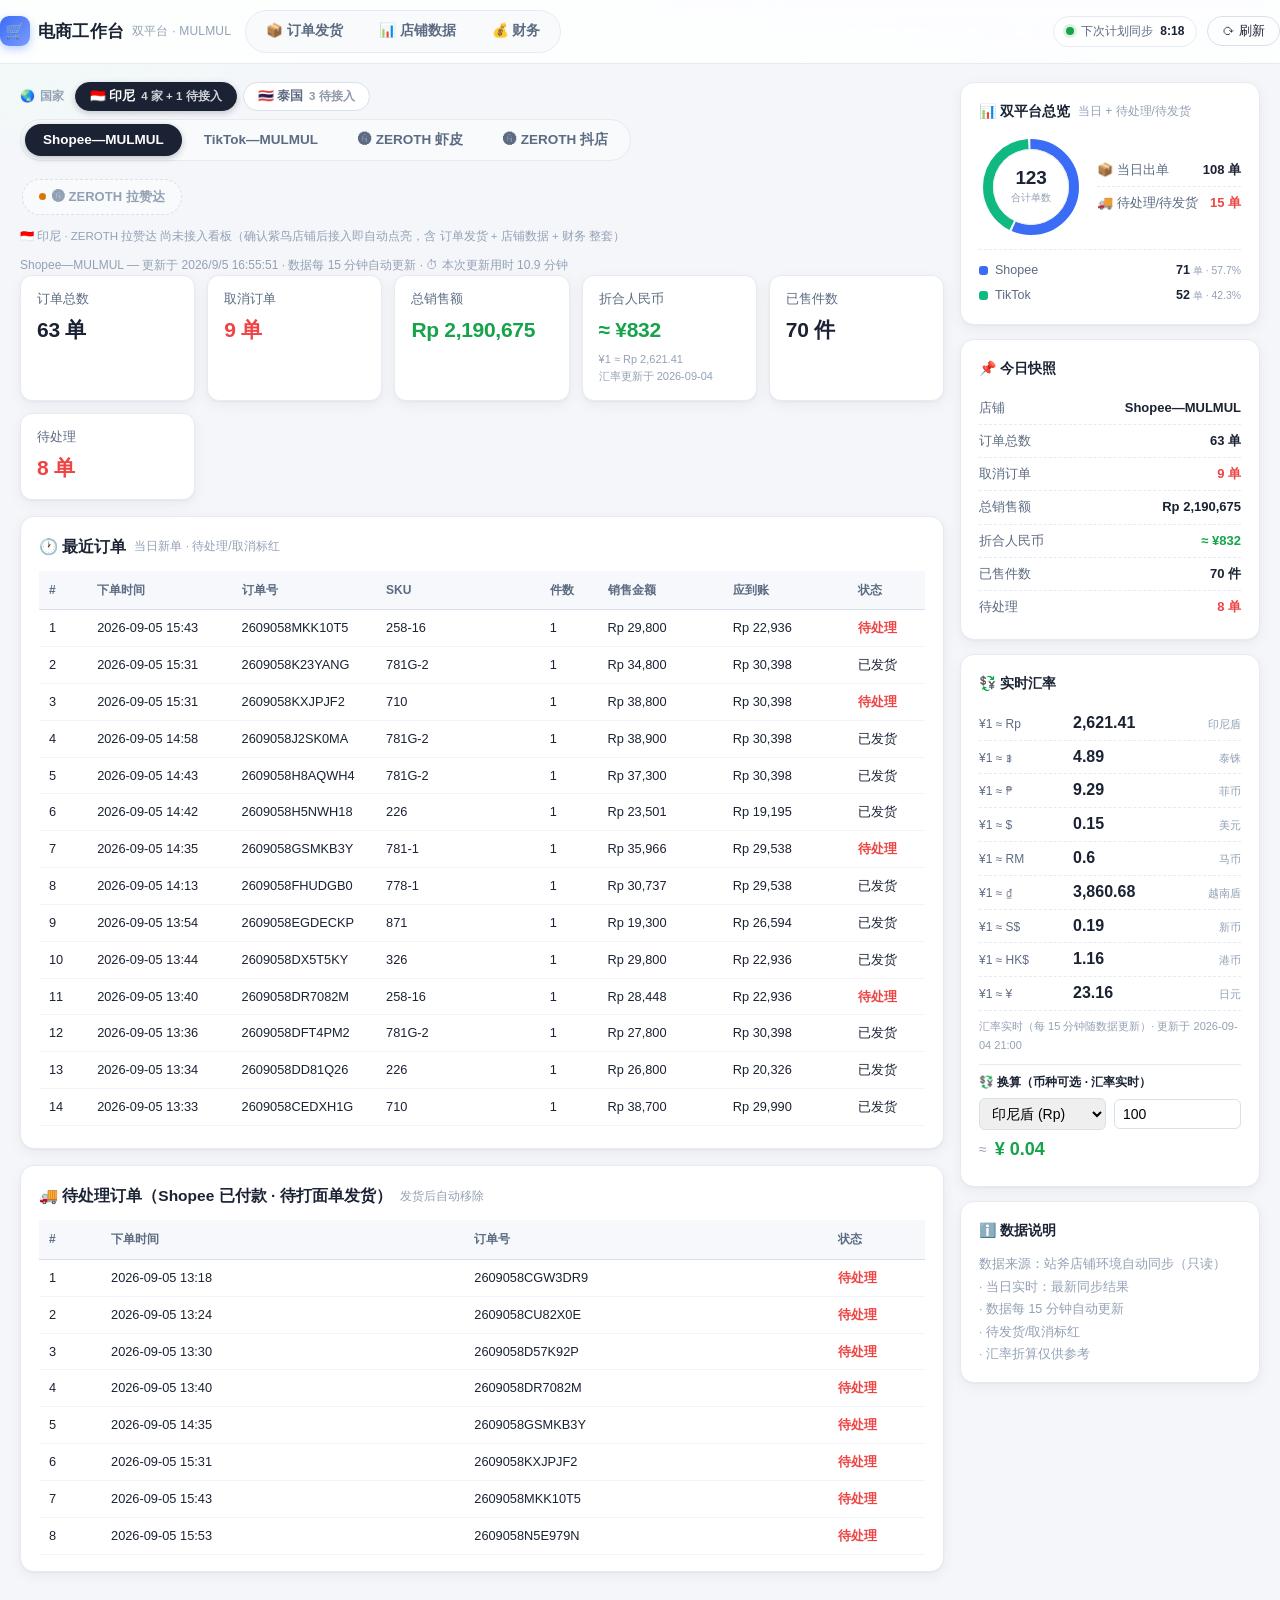
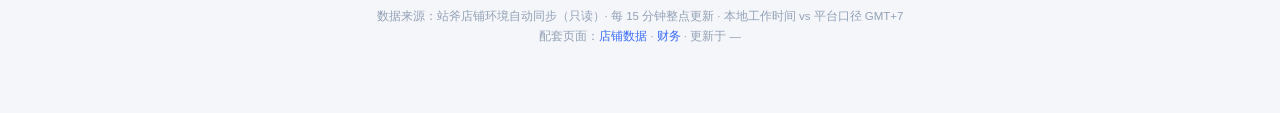
==== index.html @ 6554beb5 "auto update index.html 2026/9/5 16:56:41" ====
<!DOCTYPE html>
<html lang="zh-CN">
<head>
<meta charset="utf-8">
<meta name="theme-color" content="#3b6cf6">
<link rel="icon" href="data:image/svg+xml,<svg xmlns='http://www.w3.org/2000/svg' viewBox='0 0 100 100'><text y='.9em' font-size='90'>🛒</text></svg>">
<link rel="stylesheet" href="assets/style.css">
<style>
  /* ===== 订单发货页专属 ===== */
  .sub { color: var(--text-3); font-size: 12.5px; }
  .tabs { display: flex; gap: 4px; background: var(--surface-2); border: 1px solid var(--border); padding: 4px; border-radius: 999px; margin-bottom: 14px; width: fit-content; }
  .tab { padding: 7px 18px; border-radius: 999px; background: transparent; color: var(--text-2); font-size: 13.5px; font-weight: 600; cursor: pointer; border: none; user-select: none; font-family: inherit; transition: all .15s; }
  .tab:hover { color: var(--text); }
  .tab.on { background: var(--text); color: #fff; box-shadow: 0 2px 6px rgba(16,24,40,.25); }
  .state { display: none; }
  .state.on { display: block; }
  .layout { display: flex; gap: 16px; align-items: flex-start; }
  .main { flex: 1; min-width: 0; }
  .side { width: 300px; flex-shrink: 0; position: sticky; top: 76px; }
  .side .panel { margin-bottom: 14px; }
  .side .panel h2 { font-size: 14px; }
  .snap-row { display: flex; justify-content: space-between; font-size: 13px; padding: 6px 0; border-bottom: 1px dashed var(--border); }
  .snap-row:last-child { border-bottom: 0; }
  .snap-row .k { color: var(--text-2); }
  .snap-row .v { font-weight: 650; color: var(--text); font-variant-numeric: tabular-nums; }
  .snap-row .v.red { color: var(--red); }
  .snap-row .v.green { color: var(--green); }
  .st-red { color: var(--red); font-weight: 650; }
  .sample-tag { display: inline-block; background: var(--red); color: #fff; font-size: 10px; line-height: 1; padding: 2px 4px; border-radius: 3px; margin-left: 4px; vertical-align: middle; }
  .fx-unknown { color: var(--text-3); font-size: 12px; }
  .w8 .fhead th:nth-child(1), .w8 .fbody td:nth-child(1) { width: 5%; }
  .w8 .fhead th:nth-child(2), .w8 .fbody td:nth-child(2) { width: 15%; }
  .w8 .fhead th:nth-child(3), .w8 .fbody td:nth-child(3) { width: 15%; }
  .w8 .fhead th:nth-child(4), .w8 .fbody td:nth-child(4) { width: 17%; }
  .w8 .fhead th:nth-child(5), .w8 .fbody td:nth-child(5) { width: 6%; }
  .w8 .fhead th:nth-child(6), .w8 .fbody td:nth-child(6) { width: 13%; }
  .w8 .fhead th:nth-child(7), .w8 .fbody td:nth-child(7) { width: 13%; }
  .w8 .fhead th:nth-child(8), .w8 .fbody td:nth-child(8) { width: 8%; }
  .w4 .fhead th:nth-child(1), .w4 .fbody td:nth-child(1) { width: 7%; }
  .w4 .fhead th:nth-child(2), .w4 .fbody td:nth-child(2) { width: 41%; }
  .w4 .fhead th:nth-child(3), .w4 .fbody td:nth-child(3) { width: 41%; }
  .w4 .fhead th:nth-child(4), .w4 .fbody td:nth-child(4) { width: 11%; }
  .fhead { overflow: hidden; background: #f6f8fc; border-bottom: 1px solid var(--border-strong); }
  .fbody { max-height: min(58vh, 560px); overflow: auto; }
  .fhead table, .fbody table { width: 100%; table-layout: fixed; border-collapse: separate; border-spacing: 0; }
  .fhead th { padding: 10px 10px; font-size: 12px; font-weight: 700; color: var(--text-2); white-space: nowrap; text-align: left; }
  .fbody td { padding: 8px 10px; font-size: 12.8px; white-space: nowrap; overflow: hidden; text-overflow: ellipsis; border-bottom: 1px solid #f0f3f8; font-variant-numeric: tabular-nums; }
  .fbody tr:hover td { background: #f7f9fd; }
  .fx-row { display: flex; align-items: baseline; gap: 6px; font-size: 13px; padding: 4px 0; border-bottom: 1px dashed var(--border); }
  .fx-row .k2 { color: var(--text-2); font-size: 12px; width: 88px; flex-shrink: 0; }
  .fx-row .big { font-size: 16px; font-weight: 700; color: var(--text); }
  .fx-row .lbl { color: var(--text-3); font-size: 11px; margin-left: auto; }
  .fx-note { color: var(--text-3); font-size: 11px; margin-top: 6px; line-height: 1.7; }
  .fx-calc { margin-top: 10px; border-top: 1px solid var(--border); padding-top: 8px; }
  .fx-calc .fxc-title { font-size: 12px; color: var(--text); font-weight: 700; margin-bottom: 6px; }
  .fx-calc .fxc-row { display: flex; align-items: center; gap: 8px; font-size: 14px; margin: 6px 0; }
  .fx-calc select, .fx-calc input { padding: 6px 8px; border: 1px solid var(--border-strong); border-radius: 6px; font-size: 14px; flex: 1; min-width: 0; font-family: inherit; }
  .fx-calc .fxr { color: var(--green); font-size: 18px; }
  .rg-presets .rp, .plat-btns .sp { border: 1px solid var(--border-strong); background: var(--surface); color: var(--text); border-radius: 999px; padding: 5px 14px; font-size: 13px; cursor: pointer; font-family: inherit; transition: all .15s; }
  .rg-presets .rp:hover, .plat-btns .sp:hover { border-color: var(--primary); color: var(--primary); }
  .rg-presets .rp.on { background: var(--text); border-color: var(--text); color: #fff; }
  .rg-presets .rp.apply { background: var(--primary); border-color: var(--primary); color: #fff; font-weight: 600; }
  .plat-btns .sp.on { background: var(--text); border-color: var(--text); color: #fff; }
  /* 双平台总览（右侧汇总 + 圆环占比） */
  .ov-flex { display: flex; gap: 14px; align-items: center; }
  .ov-ring { width: 104px; height: 104px; border-radius: 50%; flex-shrink: 0; position: relative; }
  .ov-hole { position: absolute; inset: 14px; background: var(--surface); border-radius: 50%; display: flex; flex-direction: column; align-items: center; justify-content: center; box-shadow: inset 0 0 0 1px var(--border); }
  .ov-hole b { font-size: 19px; color: var(--text); font-variant-numeric: tabular-nums; letter-spacing: -.3px; line-height: 1.1; }
  .ov-hole span { font-size: 10px; color: var(--text-3); margin-top: 1px; }
  .ov-meta { flex: 1; min-width: 0; }
  .ov-legend { margin-top: 10px; border-top: 1px dashed var(--border); padding-top: 8px; }
  .ov-lg { display: flex; align-items: center; gap: 7px; font-size: 12.5px; color: var(--text-2); padding: 3px 0; }
  .ov-lg i { width: 9px; height: 9px; border-radius: 3px; flex-shrink: 0; }
  .ov-lg b { color: var(--text); font-weight: 700; font-variant-numeric: tabular-nums; }
  .ov-lg small { color: var(--text-3); font-variant-numeric: tabular-nums; }
  .ov-lg .sp { margin-left: auto; }
  /* ===== 店铺国家母分组 ===== */
  .cty-row { display: flex; align-items: center; gap: 10px; flex-wrap: wrap; margin: 0 0 8px; }
  .cty-lbl { font-size: 12px; color: var(--text-3); font-weight: 700; letter-spacing: .6px; }
  .cty-chips { display: flex; gap: 6px; flex-wrap: wrap; }
  .cty { border: 1px solid var(--border-strong); background: var(--surface); color: var(--text-2); border-radius: 999px; padding: 5px 14px; font-size: 12.5px; font-weight: 650; cursor: pointer; font-family: inherit; display: inline-flex; gap: 6px; align-items: center; transition: all .15s; user-select: none; }
  .cty:hover { border-color: var(--primary); color: var(--primary); }
  .cty.on { background: var(--text); border-color: var(--text); color: #fff; box-shadow: 0 2px 6px rgba(16,24,40,.22); }
  .cty small { font-weight: 650; opacity: .7; font-size: 11.5px; }
  .cty.on small { opacity: .8; }
  .ghost-tabs { display: flex; gap: 6px; flex-wrap: wrap; padding: 4px 2px; margin: 0 0 8px; }
  .ghostchip { padding: 7px 16px; border-radius: 999px; border: 1px dashed var(--border-strong); background: var(--surface-2); color: var(--text-3); font-size: 13px; font-weight: 600; display: inline-flex; gap: 6px; align-items: center; }
  .ghostchip .dot { width: 7px; height: 7px; border-radius: 50%; background: var(--amber); }
  .ghost-note { font-size: 11.5px; color: var(--text-3); margin: 0 0 10px; line-height: 1.65; }
  @media (max-width: 1100px) { .layout { flex-direction: column; } .side { width: 100%; position: static; } }
</style>
</head>
<body>
<header class="topbar"><div class="topbar-in">
  <div class="brand"><span class="logo">🛒</span>电商工作台 <small>双平台 · MULMUL</small></div>
  <nav class="areanav">
    <a class="an" href="index.html">📦 订单发货</a>
    <a class="an" href="store.html">📊 店铺数据</a>
    <a class="an" href="finance.html">💰 财务</a>
  </nav>
  <div class="top-right">
    <span class="sync-pill" id="syncPill" title="数据每 15 分钟自动同步推送"></span>
    <button class="btn ghost" onclick="refreshNow()">⟳ 刷新</button>
  </div>
</div></header>
<div class="wrap">
<div class="layout">
  <div class="main">
    <div class="cty-row"><span class="cty-lbl">🌏 国家</span><div class="cty-chips" id="ctyChips"></div></div>
    <div class="tabs">
      <button class="tab on" data-plat="shopee" onclick="switchTab('shopee')">Shopee—MULMUL</button>
      <button class="tab" data-plat="tk" onclick="switchTab('tk')">TikTok—MULMUL</button>
      <button class="tab" data-plat="zeroth" onclick="switchTab('zeroth')">🅖 ZEROTH 虾皮</button>
      <button class="tab" data-plat="zeroth-tk" onclick="switchTab('zeroth-tk')">🅖 ZEROTH 抖店</button>
    </div>
    <div id="ctyGhost"></div>
    <div class="upd" id="upd"></div>
    <div id="state-shopee" class="state on">
      <div class="cards" id="cards-shopee"></div>
      <div class="panel"><h2>🕐 最近订单 <span class="tag">当日新单 · 待处理/取消标红</span></h2><div id="recentOrders-shopee"></div></div>
      <div class="panel"><h2>🚚 待处理订单（Shopee 已付款 · 待打面单发货） <span class="tag">发货后自动移除</span></h2><div id="toshipOrders-shopee"></div></div>
    </div>
    <div id="state-tk" class="state">
      <div class="cards" id="cards-tk"></div>
      <div class="panel"><h2>🕐 最近订单 <span class="tag">当日新单 · 待处理/取消标红</span></h2><div id="recentOrders-tk"></div></div>
      <div class="panel"><h2>🚚 待处理订单（TikTok Awaiting shipment · 待打面单发货） <span class="tag">发货后自动移除</span></h2><div id="toshipOrders-tk"></div></div>
    </div>
    <div id="state-zeroth" class="state">
      <div class="cards" id="cards-zeroth"></div>
      <div class="panel"><h2>🕐 最近订单（ZEROTH 虾皮） <span class="tag">当日新单 · 取消/发货标红</span></h2><div id="recentOrders-zeroth"></div></div>
      <div class="panel"><h2>🚚 待处理（ZEROTH 虾皮 · To Process） <span class="tag">发货后自动移除</span></h2><div id="toshipOrders-zeroth"></div></div>
    </div>
    <div id="state-zeroth-tk" class="state">
      <div class="cards" id="cards-zeroth-tk"></div>
      <div class="panel"><h2>🕐 最近订单（ZEROTH 抖店） <span class="tag">当日新单 · 状态标红</span></h2><div id="recentOrders-zeroth-tk"></div></div>
      <div class="panel"><h2>🚚 待处理（ZEROTH 抖店 · To ship） <span class="tag">发货后自动移除</span></h2><div id="toshipOrders-zeroth-tk"></div></div>
    </div>
  </div>

  <!-- ===== 右侧栏 ===== -->
  <aside class="side">
    <div class="panel"><h2>📊 双平台总览 <span class="tag">当日 + 待处理/待发货</span></h2><div id="ovBody"></div></div>
    <div class="panel"><h2>📌 今日快照</h2><div id="sideSnapshot"><div class="empty">加载中…</div></div></div>
    <div class="panel"><h2>💱 实时汇率</h2><div id="rateBox" class="sub"></div></div>
    <div class="panel"><h2>ℹ️ 数据说明</h2>
      <div class="sub" style="line-height:1.8">
        数据来源：站斧店铺环境自动同步（只读）<br>
        · 当日实时：最新同步结果<br>
        · 数据每 15 分钟自动更新<br>
        · 待发货/取消标红<br>
        · 汇率折算仅供参考
      </div>
    </div>
  </aside>
</div>

<div class="footer">
  数据来源：站斧店铺环境自动同步（只读）· 每 15 分钟整点更新 · 本地工作时间 vs 平台口径 GMT+7<br>
  配套页面：<a href="store.html">店铺数据</a> · <a href="finance.html">财务</a> · 更新于 <span id="footTime">—</span>
</div>
</div>

<script src="assets/app.js"></script>
<script>
initSyncPill();
setInterval(function () {
  var f = document.getElementById('footTime'), u = document.getElementById('upd');
  if (f && u && u.textContent) f.textContent = u.textContent;
}, 2000);
</script>
<script>
function esc(s) { return String(s === undefined || s === null ? '' : s).replace(/[&<>"']/g, function (c) { return { '&': '&amp;', '<': '&lt;', '>': '&gt;', '"': '&quot;', "'": '&#39;' }[c]; }); }
function fixedTable(cols, rowsHtml, cls) {
  if (!rowsHtml) return '<div class="empty">暂无数据</div>';
  return '<div class="' + cls + '"><div class="fhead"><table><thead><tr>' + cols.map(function (c) { return '<th>' + c + '</th>'; }).join('') + '</tr></thead></table></div>' +
    '<div class="fbody"><table><tbody>' + rowsHtml + '</tbody></table></div></div>';
}
var BAD = ['To Ship', 'To ship', 'Awaiting shipment', 'Unpaid', 'Cancelled', 'Canceled', 'Return/refund', 'Return / refund', 'Failed delivery', 'Pending'];
function stName(s) {
  s = String(s || '');
  var m = { 'Awaiting shipment': '待处理', 'To Ship': '待发货', 'To ship': '待发货', 'Shipped': '已发货', 'Completed': '已完成', 'Cancelled': '已取消', 'Canceled': '已取消', 'Unpaid': '未付款', 'Return/refund': '退货/退款', 'Return / refund': '退货/退款', 'Failed delivery': '配送失败', 'Pending': '处理中' };
  return m[s] || s;
}
function isBad(s) { return BAD.indexOf(String(s)) >= 0; }
var PLAT_NAME = { shopee: 'Shopee—MULMUL', tk: 'TikTok—MULMUL' };
// ===== 店铺国家母分组(与 _site/stores.json 保持一致; 新店只改这里 = 母分组配置) =====
var CTY_LIST = [
  { name: '印尼', emoji: '🇮🇩', note: 'Shopee .co.id · TikTok Shop .tokopedia.com · Lazada 印尼', stores: [
    { key: 'shopee', plat: 'shopee', brand: 'MULMUL', label: 'Shopee—MULMUL', live: true },
    { key: 'tk', plat: 'tk', brand: 'MULMUL', label: 'TikTok—MULMUL', live: true },
    { key: 'zeroth', plat: 'zeroth', brand: 'ZEROTH', label: '🅖 ZEROTH 虾皮', live: true },
    { key: 'zeroth-tk', plat: 'zeroth-tk', brand: 'ZEROTH', label: '🅖 ZEROTH 抖店', live: true },
    { key: 'zt-lzd-id', plat: null, brand: 'ZEROTH', label: '🅖 ZEROTH 拉赞达', live: false }
  ]},
  { name: '泰国', emoji: '🇹🇭', note: 'Shopee .co.th · TikTok Shop 泰国 · Lazada 泰国', stores: [
    { key: 'zt-sp', plat: null, brand: 'ZEROTH', label: '🅖 ZEROTH 虾皮', live: false },
    { key: 'zt-tk', plat: null, brand: 'ZEROTH', label: '🅖 ZEROTH 抖店', live: false },
    { key: 'zt-lzd', plat: null, brand: 'ZEROTH', label: '🅖 ZEROTH 拉赞达', live: false }
  ]}
];
var curCty = CTY_LIST[0].name;
function esc2(s) { return String(s).replace(/[&<>"']/g, function (c) { return { '&': '&amp;', '<': '&lt;', '>': '&gt;', '"': '&quot;', "'": '&#39;' }[c]; }); }
function ctyOf(plat) { for (var i = 0; i < CTY_LIST.length; i++) for (var j = 0; j < CTY_LIST[i].stores.length; j++) if (CTY_LIST[i].stores[j].plat === plat) return CTY_LIST[i].name; return null; }
function buildCtyBar() {
  var box = document.getElementById('ctyChips');
  if (!box) return;
  box.innerHTML = CTY_LIST.map(function (c) {
    var live = c.stores.filter(function (s) { return s.live; }).length;
    var pend = c.stores.length - live;
    var cnt = (live ? live + ' 家' : '') + (pend ? (live ? ' + ' : '') + pend + ' 待接入' : '');
    return '<button class="cty' + (c.name === curCty ? ' on' : '') + '" data-cty="' + esc2(c.name) + '" onclick="setCty(\'' + esc2(c.name) + '\')">' + c.emoji + ' ' + esc2(c.name) + (cnt ? ' <small>' + esc2(cnt) + '</small>' : '') + '</button>';
  }).join('');
}
function setCty(name) {
  curCty = name;
  var c = null;
  for (var i = 0; i < CTY_LIST.length; i++) if (CTY_LIST[i].name === name) { c = CTY_LIST[i]; break; }
  if (!c) return;
  // 选中态
  var chips = document.querySelectorAll('#ctyChips .cty');
  for (var k = 0; k < chips.length; k++) chips[k].classList.toggle('on', chips[k].getAttribute('data-cty') === name);
  var liveKeys = c.stores.filter(function (s) { return s.live; }).map(function (s) { return s.plat; });
  // 显示/隐藏真实店铺标签(该国家的点亮, 其他隐藏)
  var tabs = document.querySelectorAll('.tabs .tab');
  for (var t = 0; t < tabs.length; t++) {
    var show = liveKeys.indexOf(tabs[t].getAttribute('data-plat')) >= 0;
    tabs[t].style.display = show ? '' : 'none';
    if (!show && tabs[t].classList.contains('on')) tabs[t].classList.remove('on');
  }
  document.querySelector('.tabs').style.display = liveKeys.length ? '' : 'none';
  // 该国家下"待接入"店铺的占位 chips
  var pending = c.stores.filter(function (s) { return !s.live; });
  var ghost = document.getElementById('ctyGhost');
  if (pending.length) {
    ghost.innerHTML =
      '<div class="ghost-tabs">' + pending.map(function (s) {
        return '<span class="ghostchip"><span class="dot"></span>' + esc2(s.label) + '</span>';
      }).join('') + '</div>' +
      '<div class="ghost-note">' + c.emoji + ' ' + esc2(c.name) + ' · ' + pending.map(function (s) { return esc2(s.label.replace('🅖 ', '')); }).join('、') + ' 尚未接入看板（确认紫鸟店铺后接入即自动点亮，含 订单发货 + 店铺数据 + 财务 整套）</div>';
    ghost.style.display = '';
  } else { ghost.style.display = 'none'; ghost.innerHTML = ''; }
  // 切到第一个已接入店铺
  if (liveKeys.length) { switchTab(liveKeys[0]); }
  else {
    for (var s2 = 0; s2 < document.querySelectorAll('.state').length; s2++) document.querySelectorAll('.state')[s2].classList.remove('on');
    document.getElementById('upd').textContent = c.emoji + ' ' + c.name + ' — 店铺待接入（同步器注册后自动点亮）';
  }
}
function initCty() { buildCtyBar(); setCty(curCty); }
var cache = {};
function fmtRp(n) { return n == null ? '—' : 'Rp ' + Math.round(n).toLocaleString('en-US'); }
function fmtCny(n) { return n == null ? '—' : '≈ ¥' + Math.round(n).toLocaleString('en-US'); }
function storeNameOf(plat, d) { return (d && d.storeName) ? d.storeName : PLAT_NAME[plat]; }
// 订单号单元格：样品单（Free sample）在订单号后加红色"样品"角标
function idCell(o) {
  var s = esc(o.id);
  if (o.sample) s += ' <span class="sample-tag">样品</span>';
  return s;
}

// 从 fx.list 取某币种条目（新结构）
function fxItem(fx, code) {
  if (fx && fx.list) { for (var i = 0; i < fx.list.length; i++) { if (fx.list[i].code === code) return fx.list[i]; } }
  return null;
}
function calcFx() {
  try {
    var list = window.__fxList || [];
    var from = document.getElementById('fxFrom');
    var amtEl = document.getElementById('fxAmount');
    if (!from || !amtEl) return;
    var code = from.value;
    var amt = parseFloat(amtEl.value);
    if (isNaN(amt)) { document.getElementById('fxResult').textContent = '—'; return; }
    var item = null;
    for (var i = 0; i < list.length; i++) { if (list[i].code === code) { item = list[i]; break; } }
    if (!item) return;
    var out;
    if (code === 'CNY') {
      // 输入人民币 → 显示折算成其他币不直观，直接显示人民币
      out = '¥ ' + amt.toLocaleString('en-US', { maximumFractionDigits: 2 });
    } else {
      out = '¥ ' + (amt * item.cnyPer).toLocaleString('en-US', { maximumFractionDigits: 2 });
    }
    document.getElementById('fxResult').textContent = out;
  } catch (e) {}
}

function renderSide(plat, d) {
  var c = d.orders || {};
  var st = d.statusAgg || {};
  var cancelled = (st.Cancelled || 0) + (st.Canceled || 0);
  var fx = d.fx || null;
  var idrFx = fxItem(fx, 'IDR');
  var cny = fx && c.amountLocal != null && idrFx ? c.amountLocal * idrFx.cnyPer : null;
  var sName = storeNameOf(plat, d);
  var syncTxt = d.syncMinutes != null ? ' · ⏱ 本次更新用时 ' + d.syncMinutes + ' 分钟' : '';
  var tabEl = document.querySelector('.tab[data-plat="' + plat + '"]');
  if (tabEl && plat !== 'zeroth' && plat !== 'zeroth-tk') tabEl.textContent = sName;  // ZEROTH tab 保持短名
  document.getElementById('upd').textContent = sName + ' — 更新于 ' + (d.generatedAt || '') + ' · 数据每 15 分钟自动更新' + syncTxt;
  document.getElementById('sideSnapshot').innerHTML =
    '<div class="snap-row"><span class="k">店铺</span><span class="v">' + esc(sName) + '</span></div>' +
    '<div class="snap-row"><span class="k">订单总数</span><span class="v">' + (c.count || 0) + ' 单</span></div>' +
    '<div class="snap-row"><span class="k">取消订单</span><span class="v' + (cancelled ? ' red' : '') + '">' + cancelled + ' 单</span></div>' +
    '<div class="snap-row"><span class="k">总销售额</span><span class="v">' + fmtRp(c.amountLocal) + '</span></div>' +
    '<div class="snap-row"><span class="k">折合人民币</span><span class="v green">' + fmtCny(cny) + '</span></div>' +
    '<div class="snap-row"><span class="k">已售件数</span><span class="v">' + (c.totalQty || 0) + ' 件</span></div>' +
    '<div class="snap-row"><span class="k">待处理</span><span class="v' + ((d.toshipCount || 0) ? ' red' : '') + '">' + (d.toshipCount || 0) + ' 单</span></div>';
  if (fx && fx.list && fx.list.length) {
    var chips = fx.list.filter(function (x) { return x.code !== 'CNY'; }).map(function (x) {
      return '<div class="fx-row"><span class="k2">¥1 ≈ ' + esc(x.symbol) + '</span><span class="big">' + x.perCny.toLocaleString('en-US') + '</span><span class="lbl">' + esc(x.label) + '</span></div>';
    }).join('');
    document.getElementById('rateBox').innerHTML =
      chips +
      '<div class="fx-note">汇率实时（每 15 分钟随数据更新）· 更新于 ' + esc(fx.updatedAt.replace('T', ' ').slice(0, 16)) + '</div>' +
      '<div class="fx-calc"><div class="fxc-title">💱 换算（币种可选 · 汇率实时）</div>' +
      '<div class="fxc-row"><select id="fxFrom"></select><input id="fxAmount" type="number" placeholder="金额" value="100"></div>' +
      '<div class="fxc-row">≈ <b id="fxResult" class="fxr">—</b></div></div>';
    var sel = document.getElementById('fxFrom');
    sel.innerHTML = fx.list.map(function (x) { return '<option value="' + x.code + '">' + esc(x.label) + ' (' + esc(x.symbol) + ')</option>'; }).join('');
    window.__fxList = fx.list;
    sel.onchange = calcFx; document.getElementById('fxAmount').oninput = calcFx;
    calcFx();
  } else {
    document.getElementById('rateBox').innerHTML = '<div class="sub">汇率暂不可用</div>';
  }
}

function render(plat, d) {
  renderSide(plat, d);
  var c = d.orders || {};
  var st = d.statusAgg || {};
  var cancelled = (st.Cancelled || 0) + (st.Canceled || 0);
  var toShip = d.toshipCount || 0;
  var fx = d.fx || null;
  var idrFx = fxItem(fx, 'IDR');
  var cny = fx && c.amountLocal != null && idrFx ? c.amountLocal * idrFx.cnyPer : null;
  var fxNote = fx && fx.updatedAt ? '汇率更新于 ' + fx.updatedAt.slice(0, 10) : '';
  document.getElementById('cards-' + plat).innerHTML = [
    ['订单总数', (c.count || 0) + ' 单', ''],
    ['取消订单', cancelled + ' 单', cancelled ? 'red' : ''],
    ['总销售额', fmtRp(c.amountLocal), 'green'],
    ['折合人民币', fmtCny(cny), cny ? 'green' : ''],
    ['已售件数', (c.totalQty || 0) + ' 件', ''],
    ['待处理', toShip + ' 单', toShip ? 'red' : '']
  ].map(function (x) {
    var extra = x[0] === '折合人民币' && fx && idrFx ? '<div class="m">¥1 ≈ Rp ' + idrFx.perCny.toLocaleString('en-US') + '<br>' + esc(fxNote) + '</div>' : '';
    return '<div class="card"><div class="k">' + x[0] + '</div><div class="v ' + x[2] + '">' + x[1] + '</div>' + extra + '</div>';
  }).join('');
  // 待处理名单(To Process: 已付款待打面单发货) = data.json toship 里那批
  var processSet = {};
  (d.toship || []).forEach(function (t) { processSet[t.id] = true; });
  function stateTxt(o) {
    // 属于待处理名单 → 一律显示"待处理"(更准确); 其余按原始状态
    if (o.id && processSet[o.id]) return '待处理';
    return stName(o.st);
  }
  function isProc(o) { return !!(o.id && processSet[o.id]); }
  document.getElementById('recentOrders-' + plat).innerHTML = fixedTable(['#', '下单时间', '订单号', 'SKU', '件数', '销售金额', '应到账', '状态'],
    (d.recent || []).map(function (o, i) {
      var amtCell = o.amt != null && o.amt !== '' ? fmtRp(o.amt) : '—';
      var incCell;
      if (o.inc != null && o.inc !== '') incCell = fmtRp(o.inc);
      else if (o.inc === 0) incCell = 'Rp 0';
      else incCell = (plat === 'tk') ? '<span class="fx-unknown">未知</span>' : '—';   // TK 新单应到账未出 → 未知
      return '<tr><td>' + (i + 1) + '</td><td>' + esc(o.d) + '</td><td>' + idCell(o) + '</td><td>' + esc(o.sku) + '</td><td>' + (o.qty || '') + '</td><td>' + amtCell + '</td><td>' + incCell + '</td><td' + ((isProc(o) || isBad(o.st)) ? ' class="st-red"' : '') + '>' + esc(stateTxt(o)) + '</td></tr>';
    }).join(''), 'w8');
  document.getElementById('toshipOrders-' + plat).innerHTML = (d.toship && d.toship.length) ? fixedTable(['#', '下单时间', '订单号', '状态'],
    d.toship.map(function (o, i) { return '<tr><td>' + (i + 1) + '</td><td>' + esc(o.d) + '</td><td>' + idCell(o) + '</td><td class="st-red">待处理</td></tr>'; }).join(''), 'w4')
    : '<div class="empty">🎉 暂无待处理订单（全部已打面单发货）</div>';
}
function load(plat) {
  var url = plat === 'tk' ? 'tk.json' : plat === 'zeroth' ? 'zeroth_shopee.json' : plat === 'zeroth-tk' ? 'zeroth_tk.json' : 'data.json';
  if (cache[plat]) { render(plat, cache[plat]); return; }
  fetch(url + '?t=' + Date.now()).then(function (r) { return r.json(); }).then(function (d) {
    cache[plat] = d; render(plat, d);
  }).catch(function () { document.getElementById('upd').textContent = '数据加载失败'; });
}
function switchTab(plat) {
  document.querySelectorAll('.tab').forEach(function (b) { b.classList.toggle('on', b.dataset.plat === plat); });
  document.querySelectorAll('.state').forEach(function (s) { s.classList.toggle('on', s.id === 'state-' + plat); });
  load(plat);
}
// ===== 通用区间工具（销售 & 广告共用）=====
function fmtK(n) { return n == null ? '—' : n >= 1000000 ? (n / 1000000).toFixed(2) + 'm' : n >= 1000 ? (n / 1000).toFixed(1) + 'k' : String(Math.round(n)); }
function todayLocal() { var d = new Date(); return d.getFullYear() + '-' + String(d.getMonth() + 1).padStart(2, '0') + '-' + String(d.getDate()).padStart(2, '0'); }
function addDay(yyyymmdd, n) { var d = new Date(yyyymmdd + 'T00:00:00'); d.setDate(d.getDate() + n); return d.getFullYear() + '-' + String(d.getMonth() + 1).padStart(2, '0') + '-' + String(d.getDate()).padStart(2, '0'); }
function mondayOf(yyyymmdd) { var d = new Date(yyyymmdd + 'T00:00:00'); var w = (d.getDay() + 6) % 7; return addDay(yyyymmdd, -w); }
function monthFirst(yyyymmdd) { return yyyymmdd.slice(0, 8) + '01'; }
function prevMonthRange(fromStr) {
  var f = monthFirst(fromStr);
  var fD = new Date(f + 'T00:00:00'); fD.setMonth(fD.getMonth() - 1);
  var pf = fD.getFullYear() + '-' + String(fD.getMonth() + 1).padStart(2, '0') + '-01';
  var pe = addDay(f, -1);
  return { from: pf, to: pe };
}
// 预设 → [from,to]（含两端）。today 指本地自然日（广告为 GMT+7 时区说明见下方 tag）
function presetRange(p) {
  var t = todayLocal();
  if (p === 'today') return { from: t, to: t };
  if (p === 'yesterday') { var y = addDay(t, -1); return { from: y, to: y }; }
  if (p === '7d') return { from: addDay(t, -6), to: t };
  if (p === '30d') return { from: addDay(t, -29), to: t };
  if (p === 'thisWeek') { var mw = mondayOf(t); return { from: mw, to: t }; }
  if (p === 'lastWeek') { var lw = addDay(mondayOf(t), -1); return { from: addDay(lw, -6), to: lw }; }
  if (p === 'thisMonth') return { from: monthFirst(t), to: t };
  if (p === 'lastMonth') return prevMonthRange(t);
  return null;
}
var RANGE_LABEL = { today: '今天', yesterday: '昨日', thisWeek: '本周', lastWeek: '上周', thisMonth: '本月', lastMonth: '上月', '7d': '近7天', '30d': '近30天' };
// 绑定一组预设按钮 + date input + 应用键，返回当前 [from,to]
function makeRangePicker(btnSel, fromId, toId, applyId, onPick) {
  var fromEl = document.getElementById(fromId), toEl = document.getElementById(toId);
  function set(p) {
    var rg = presetRange(p);
    if (rg) { fromEl.value = rg.from; toEl.value = rg.to; }
    document.querySelectorAll(btnSel).forEach(function (x) { x.classList.toggle('on', x.getAttribute('data-p') === p); });
    onPick(rg);
  }
  document.querySelectorAll(btnSel).forEach(function (b) {
    b.addEventListener('click', function () { set(b.getAttribute('data-p')); });
  });
  document.getElementById(applyId).addEventListener('click', function () {
    if (fromEl.value && toEl.value) {
      document.querySelectorAll(btnSel).forEach(function (x) { x.classList.remove('on'); });
      onPick({ from: fromEl.value, to: toEl.value });
    }
  });
  // 默认昨日
  var rg = presetRange('yesterday');
  fromEl.value = rg.from; toEl.value = rg.to;
  return { set: set };
}
function rangeOk(rg) { return rg && rg.from && rg.to && rg.from <= rg.to; }
// 明细行（按日排列区间内）
function listDays(daily, rg) { return (daily || []).filter(function (r) { return r.date >= rg.from && r.date <= rg.to; }); }

// ===== 双平台总览（右上汇总：当日出单 + 未发货，圆环占比）=====
var ovCache = {};
function loadOverview() {
  Promise.all([
    fetch('data.json?t=' + Date.now()).then(function (r) { return r.json(); }).catch(function () { return null; }),
    fetch('tk.json?t=' + Date.now()).then(function (r) { return r.json(); }).catch(function () { return null; })
  ]).then(function (arr) {
    ovCache = { Shopee: arr[0], TikTok: arr[1] };
    renderOverview();
  });
}
function ovNum(d) {
  if (!d) return { today: 0, toship: 0 };
  return { today: (d.orders && d.orders.count != null) ? d.orders.count : 0, toship: d.toshipCount || 0 };
}
// 纯 SVG 圆环：两段弧按占比着色，中心显示合计
function donut(pcts, colors, size) {
  size = size || 104;
  var r = 40, cx = size / 2, cy = size / 2, C = 2 * Math.PI * r;
  var parts = '';
  var acc = 0;
  for (var i = 0; i < pcts.length; i++) {
    var len = pcts[i] / 100 * C;
    var gap = pcts[i] >= 100 ? 0 : 2;
    if (len > gap) {
      var dash = Math.max(len - gap, 0.5);
      parts += '<circle cx="' + cx + '" cy="' + cy + '" r="' + r + '" fill="none" stroke="' + colors[i] + '" stroke-width="16" ' +
        'stroke-dasharray="' + dash + ' ' + (C - dash) + '" stroke-dashoffset="' + (-acc + gap / 2) + '" transform="rotate(-90 ' + cx + ' ' + cy + ')"></circle>';
    }
    acc += len;
  }
  return '<svg width="' + size + '" height="' + size + '" viewBox="0 0 ' + size + ' ' + size + '" style="transform:rotate(0)">' +
    '<circle cx="' + cx + '" cy="' + cy + '" r="' + r + '" fill="none" stroke="var(--surface-2)" stroke-width="16"></circle>' + parts + '</svg>';
}
function renderOverview() {
  var box = document.getElementById('ovBody');
  if (!box) return;
  var sp = ovCache.Shopee, tk = ovCache.TikTok;
  if (!sp && !tk) { box.innerHTML = '<div class="empty">暂无数据</div>'; return; }
  var A = ovNum(sp), B = ovNum(tk);
  var rows = [
    { name: 'Shopee', color: '#3b6cf6', today: A.today, toship: A.toship },
    { name: 'TikTok', color: '#10b981', today: B.today, toship: B.toship }
  ];
  var todayTotal = A.today + B.today;
  var shipTotal = A.toship + B.toship;
  var tot = todayTotal + shipTotal;
  var c = rows.filter(function (x) { return x.today + x.toship > 0; });
  var pcts, colors;
  if (!c.length) { pcts = [100]; colors = ['var(--surface-2)']; }
  else { pcts = c.map(function (x) { return (x.today + x.toship) / tot * 100; }); colors = c.map(function (x) { return x.color; }); }
  var legend = rows.map(function (x) {
    var v = x.today + x.toship;
    var p = tot ? (v / tot * 100) : 0;
    return '<div class="ov-lg" title="当日 ' + x.today + ' 单 · 未发货 ' + x.toship + ' 单">' +
      '<i style="background:' + x.color + '"></i>' + x.name +
      '<span class="sp"><b>' + v + '</b><small> 单 · ' + p.toFixed(1) + '%</small></span></div>';
  }).join('');
  box.innerHTML = '<div class="ov-flex">' +
    '<div class="ov-ring">' + donut(pcts, colors) +
      '<div class="ov-hole"><b>' + tot + '</b><span>合计单数</span></div></div>' +
    '<div class="ov-meta">' +
      '<div class="snap-row"><span class="k">📦 当日出单</span><span class="v">' + todayTotal + ' 单</span></div>' +
      '<div class="snap-row"><span class="k">🚚 待处理/待发货</span><span class="v' + (shipTotal ? ' red' : '') + '">' + shipTotal + ' 单</span></div>' +
    '</div></div><div class="ov-legend">' + legend + '</div>';
}
// 每 5 分钟自动刷新
initCty();
loadOverview();
setInterval(function () {
  var cur = document.querySelector('.tab.on');
  if (cur) { cache[cur.dataset.plat] = null; load(cur.dataset.plat); }
  loadOverview();
}, 5 * 60 * 1000);
</script>
</body>
</html>
---- assets/style.css ----
/* ============================================================
   电商工作台 · 统一设计系统 v2
   风格：干净清新 / 卡片式 / 柔和阴影 / 数据友好
   ============================================================ */
:root {
  --bg: #f4f6fa;
  --surface: #ffffff;
  --surface-2: #f8fafc;
  --border: #e6ebf2;
  --border-strong: #d8e0ea;
  --text: #1a2233;
  --text-2: #5c6b82;
  --text-3: #93a1b5;
  --primary: #3b6cf6;
  --primary-weak: #eef2ff;
  --primary-hover: #2f5be0;
  --green: #16a34a;
  --green-weak: #ecfdf3;
  --red: #ef4444;
  --red-weak: #fef2f2;
  --amber: #d97706;
  --amber-weak: #fffbeb;
  --radius: 14px;
  --radius-sm: 9px;
  --shadow: 0 1px 2px rgba(16,24,40,.04), 0 4px 14px rgba(16,24,40,.05);
  --shadow-hover: 0 2px 4px rgba(16,24,40,.05), 0 10px 24px rgba(16,24,40,.09);
  --font: -apple-system, BlinkMacSystemFont, "Segoe UI", "Microsoft YaHei", "PingFang SC", sans-serif;
}
* { box-sizing: border-box; margin: 0; padding: 0; }
html { -webkit-text-size-adjust: 100%; }
body {
  font-family: var(--font);
  background:
    radial-gradient(1200px 400px at 80% -10%, #eef3ff 0%, transparent 60%),
    radial-gradient(900px 300px at -10% 0%, #f0fdf6 0%, transparent 55%),
    var(--bg);
  color: var(--text);
  font-size: 14px;
  line-height: 1.55;
  min-height: 100vh;
}
.wrap { max-width: 1280px; margin: 0 auto; padding: 18px 20px 40px; }
a { color: var(--primary); text-decoration: none; }
::selection { background: #cdd9ff; }

/* ---------- 顶栏 ---------- */
.topbar {
  position: sticky; top: 0; z-index: 50;
  backdrop-filter: blur(10px);
  background: rgba(255,255,255,.82);
  border-bottom: 1px solid var(--border);
  margin: -18px -20px 18px; padding: 10px 20px;
}
.topbar-in { max-width: 1280px; margin: 0 auto; display: flex; align-items: center; gap: 14px; flex-wrap: wrap; }
.brand { font-size: 16.5px; font-weight: 800; letter-spacing: .2px; display: flex; align-items: center; gap: 8px; }
.brand .logo { width: 30px; height: 30px; border-radius: 9px; background: linear-gradient(135deg, #3b6cf6, #7c9bff); display: inline-flex; align-items: center; justify-content: center; font-size: 16px; box-shadow: 0 3px 8px rgba(59,108,246,.35); }
.brand small { color: var(--text-3); font-weight: 500; font-size: 12px; }
.areanav { display: flex; gap: 4px; background: var(--surface-2); border: 1px solid var(--border); padding: 4px; border-radius: 999px; }
.areanav a.an { padding: 6px 16px; border-radius: 999px; color: var(--text-2); font-size: 13.5px; font-weight: 600; transition: all .15s; display: inline-flex; gap: 6px; align-items: center; }
.areanav a.an:hover { color: var(--text); background: #eef2f8; }
.areanav a.an.on { background: var(--text); color: #fff; box-shadow: 0 2px 6px rgba(16,24,40,.25); }
.top-right { margin-left: auto; display: flex; align-items: center; gap: 10px; }

/* 同步状态胶囊 */
.sync-pill { display: inline-flex; align-items: center; gap: 7px; font-size: 12px; color: var(--text-2); background: var(--surface); border: 1px solid var(--border); border-radius: 999px; padding: 5px 12px; }
.sync-pill .dot { width: 8px; height: 8px; border-radius: 50%; background: var(--green); box-shadow: 0 0 0 3px rgba(22,163,74,.15); }
.sync-pill .dot.off { background: var(--red); box-shadow: 0 0 0 3px rgba(239,68,68,.15); }
.sync-pill b { color: var(--text); font-weight: 600; }

/* ---------- 卡片 ---------- */
.panel {
  background: var(--surface); border: 1px solid var(--border);
  border-radius: var(--radius); padding: 18px 18px 16px;
  margin-bottom: 16px; box-shadow: var(--shadow);
  transition: box-shadow .2s;
}
.panel:hover { box-shadow: var(--shadow-hover); }
.panel h2 { font-size: 15.5px; margin-bottom: 12px; color: var(--text); display: flex; align-items: center; gap: 8px; flex-wrap: wrap; }
.panel h2 .tag { font-size: 12px; color: var(--text-3); font-weight: 500; }
.panel h2 .badge-new { font-size: 11px; background: var(--primary-weak); color: var(--primary); padding: 2px 8px; border-radius: 999px; font-weight: 700; }

/* ---------- 统计卡片 ---------- */
.cards { display: grid; grid-template-columns: repeat(auto-fit, minmax(158px, 1fr)); gap: 12px; margin-bottom: 16px; }
.card {
  background: var(--surface); border: 1px solid var(--border); border-radius: 12px;
  padding: 14px 16px; box-shadow: var(--shadow); position: relative; overflow: hidden;
  transition: transform .15s, box-shadow .15s;
}
.card:hover { transform: translateY(-2px); box-shadow: var(--shadow-hover); }
.card .k { font-size: 12.5px; color: var(--text-2); display: flex; align-items: center; gap: 6px; }
.card .v { font-size: 21px; font-weight: 750; margin-top: 5px; color: var(--text); font-variant-numeric: tabular-nums; letter-spacing: -.3px; }
.card .v.red { color: var(--red); } .card .v.green { color: var(--green); } .card .v.amber { color: var(--amber); }
.card .m { font-size: 11px; color: var(--text-3); margin-top: 4px; line-height: 1.6; }
.card .spark { position: absolute; right: 10px; top: 12px; font-size: 16px; opacity: .5; }

/* ---------- 按钮 / 筛选 ---------- */
.btn { border: 1px solid var(--border-strong); background: var(--surface); color: var(--text); border-radius: 999px; padding: 5px 14px; font-size: 13px; cursor: pointer; font-family: inherit; transition: all .15s; }
.btn:hover { border-color: var(--primary); color: var(--primary); }
.btn.on { background: var(--text); border-color: var(--text); color: #fff; }
.btn.primary { background: var(--primary); border-color: var(--primary); color: #fff; font-weight: 600; }
.btn.primary:hover { background: var(--primary-hover); }
.btn.ghost { background: transparent; }
.rg-head { display: flex; flex-wrap: wrap; gap: 8px 12px; align-items: center; margin-bottom: 12px; }
.rg-presets { display: flex; flex-wrap: wrap; gap: 6px; }
.rg-custom { display: flex; gap: 6px; align-items: center; }
.rg-custom input[type=date] { padding: 5px 9px; border: 1px solid var(--border-strong); border-radius: 8px; font-size: 13px; font-family: inherit; background: var(--surface); color: var(--text); }
.plat-btns { display: flex; gap: 6px; flex-wrap: wrap; }

/* ---------- 表格 ---------- */
.tblwrap { overflow: auto; border: 1px solid var(--border); border-radius: var(--radius-sm); max-height: 64vh; background: var(--surface); }
.tblwrap table { width: 100%; min-width: 1060px; table-layout: fixed; border-collapse: separate; border-spacing: 0; }
.tblwrap thead th {
  position: sticky; top: 0; z-index: 2; background: #f6f8fc; backdrop-filter: blur(4px);
  color: var(--text-2); font-size: 12px; font-weight: 700; letter-spacing: .3px;
  padding: 10px 10px; text-align: left; white-space: nowrap; border-bottom: 1px solid var(--border-strong);
}
.tblwrap tbody td { padding: 8px 10px; font-size: 12.8px; white-space: nowrap; overflow: hidden; text-overflow: ellipsis; border-bottom: 1px solid #f0f3f8; font-variant-numeric: tabular-nums; }
.tblwrap tbody tr { transition: background .12s; }
.tblwrap tbody tr:hover td { background: #f7f9fd; }
.num { text-align: right; font-variant-numeric: tabular-nums; }

/* ---------- 状态徽章 ---------- */
.pill { display: inline-flex; align-items: center; gap: 5px; font-size: 11.5px; font-weight: 600; padding: 2.5px 9px; border-radius: 999px; }
.pill .d { width: 6px; height: 6px; border-radius: 50%; }
.pill.ok { background: var(--green-weak); color: var(--green); } .pill.ok .d { background: var(--green); }
.pill.pend { background: var(--amber-weak); color: var(--amber); } .pill.pend .d { background: var(--amber); }
.pill.bad { background: var(--red-weak); color: var(--red); } .pill.bad .d { background: var(--red); }
.pill.dim { background: #f1f4f9; color: var(--text-2); } .pill.dim .d { background: var(--text-3); }
.aux { color: var(--text-3); font-size: 11px; font-weight: 400; }
.dim { color: var(--text-3); }
.ok { color: var(--green); font-weight: 600; } .pend { color: var(--amber); font-weight: 600; } .bad { color: var(--red); font-weight: 600; }
.amt-main { font-weight: 650; }

/* ---------- 骨架屏 ---------- */
.sk { display: inline-block; background: linear-gradient(90deg, #eef1f6 25%, #f7f9fc 45%, #eef1f6 65%); background-size: 400% 100%; animation: sk 1.2s infinite; border-radius: 6px; color: transparent !important; user-select: none; }
@keyframes sk { 0% { background-position: 100% 0; } 100% { background-position: 0 0; } }
.sk-card { height: 74px; } .sk-line { height: 12px; margin: 6px 0; }

/* ---------- 其他 ---------- */
.empty { color: var(--text-3); font-size: 13px; padding: 26px 0; text-align: center; }
.empty .big { font-size: 30px; display: block; margin-bottom: 8px; }
.upd { color: var(--text-3); font-size: 12px; }
.upd-foot { color: var(--text-3); font-size: 11.5px; margin-top: 8px; line-height: 1.75; }
.srow { font-size: 12.5px; color: var(--text-2); border-bottom: 1px dashed #edf1f7; padding: 5px 0; display: flex; gap: 10px; flex-wrap: wrap; }
.srow b { color: var(--text); font-weight: 650; }
.auditbar { background: var(--amber-weak); border: 1px solid #fcd9a8; color: #92400e; font-size: 13px; padding: 10px 13px; border-radius: 10px; margin-bottom: 12px; line-height: 1.7; }
.footer { color: var(--text-3); font-size: 11.5px; text-align: center; padding: 18px 0 8px; line-height: 1.8; }
.footer b { color: var(--text-2); }

@media (max-width: 760px) {
  .wrap { padding: 12px 12px 30px; }
  .topbar { margin: -12px -12px 14px; padding: 8px 12px; }
  .areanav a.an { padding: 6px 10px; font-size: 12.5px; }
  .card .v { font-size: 18px; }
}
@media (prefers-reduced-motion: reduce) { * { animation: none !important; transition: none !important; } }
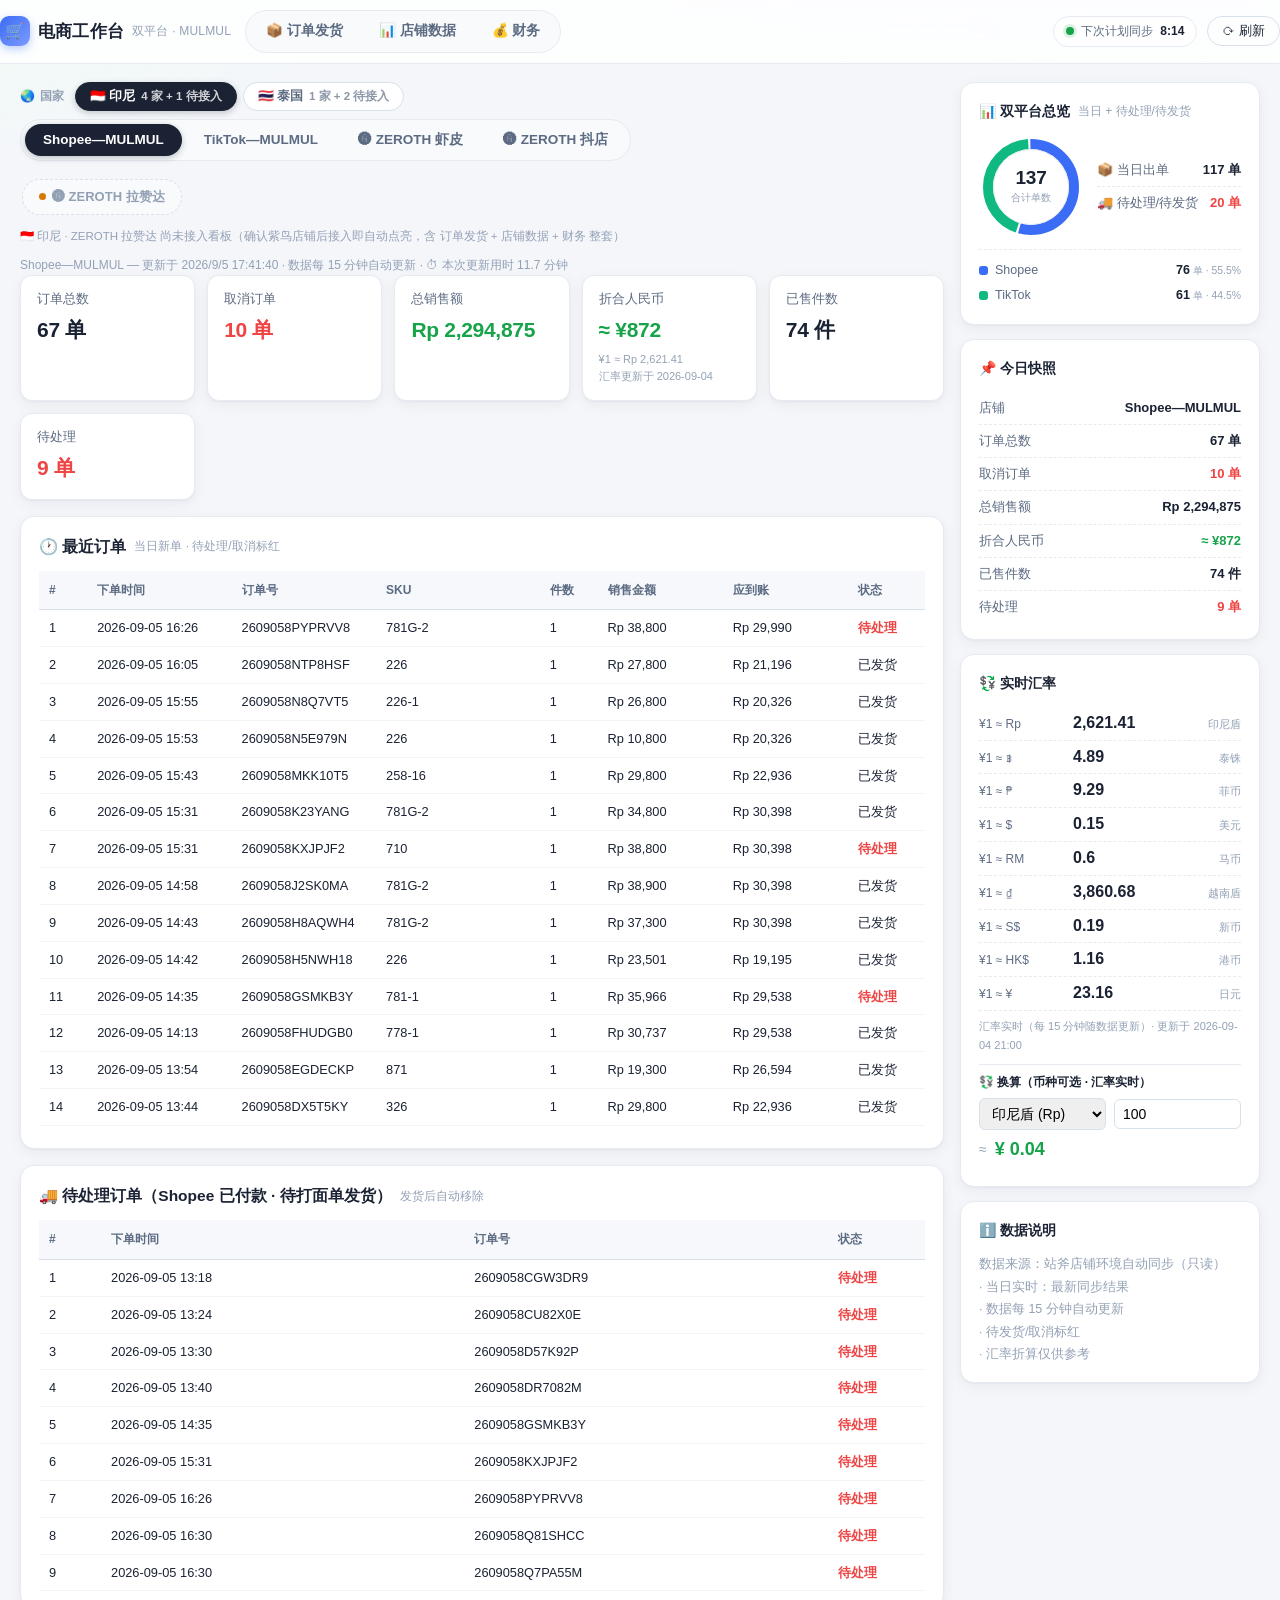
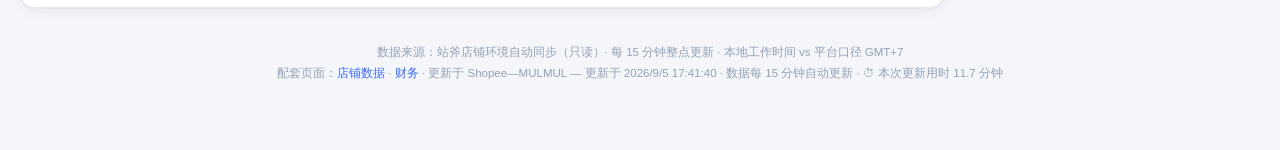
==== commit 7e8937df: "auto update index.html 2026/9/5 17:51:06" ====
--- a/index.html
+++ b/index.html
@@ -112,6 +112,7 @@
       <button class="tab" data-plat="tk" onclick="switchTab('tk')">TikTok—MULMUL</button>
       <button class="tab" data-plat="zeroth" onclick="switchTab('zeroth')">🅖 ZEROTH 虾皮</button>
       <button class="tab" data-plat="zeroth-tk" onclick="switchTab('zeroth-tk')">🅖 ZEROTH 抖店</button>
+      <button class="tab" data-plat="thsp" onclick="switchTab('thsp')" style="display:none">🅖 ZEROTH 泰国虾皮</button>
     </div>
     <div id="ctyGhost"></div>
     <div class="upd" id="upd"></div>
@@ -134,6 +135,11 @@
       <div class="cards" id="cards-zeroth-tk"></div>
       <div class="panel"><h2>🕐 最近订单（ZEROTH 抖店） <span class="tag">当日新单 · 状态标红</span></h2><div id="recentOrders-zeroth-tk"></div></div>
       <div class="panel"><h2>🚚 待处理（ZEROTH 抖店 · To ship） <span class="tag">发货后自动移除</span></h2><div id="toshipOrders-zeroth-tk"></div></div>
+    </div>
+    <div id="state-thsp" class="state">
+      <div class="cards" id="cards-thsp"></div>
+      <div class="panel"><h2>🕐 最近订单（泰国ZEROTH 虾皮） <span class="tag">当日新单 · 状态标红</span></h2><div id="recentOrders-thsp"></div></div>
+      <div class="panel"><h2>🚚 待处理（泰国ZEROTH 虾皮） <span class="tag">发货后自动移除</span></h2><div id="toshipOrders-thsp"></div></div>
     </div>
   </div>
 
@@ -182,7 +188,7 @@
   return m[s] || s;
 }
 function isBad(s) { return BAD.indexOf(String(s)) >= 0; }
-var PLAT_NAME = { shopee: 'Shopee—MULMUL', tk: 'TikTok—MULMUL' };
+var PLAT_NAME = { shopee: 'Shopee—MULMUL', tk: 'TikTok—MULMUL', thsp: 'ZEROTH 泰国虾皮' };
 // ===== 店铺国家母分组(与 _site/stores.json 保持一致; 新店只改这里 = 母分组配置) =====
 var CTY_LIST = [
   { name: '印尼', emoji: '🇮🇩', note: 'Shopee .co.id · TikTok Shop .tokopedia.com · Lazada 印尼', stores: [
@@ -193,7 +199,7 @@
     { key: 'zt-lzd-id', plat: null, brand: 'ZEROTH', label: '🅖 ZEROTH 拉赞达', live: false }
   ]},
   { name: '泰国', emoji: '🇹🇭', note: 'Shopee .co.th · TikTok Shop 泰国 · Lazada 泰国', stores: [
-    { key: 'zt-sp', plat: null, brand: 'ZEROTH', label: '🅖 ZEROTH 虾皮', live: false },
+    { key: 'zt-sp', plat: 'thsp', brand: 'ZEROTH', label: '🅖 ZEROTH 泰国虾皮', live: true },
     { key: 'zt-tk', plat: null, brand: 'ZEROTH', label: '🅖 ZEROTH 抖店', live: false },
     { key: 'zt-lzd', plat: null, brand: 'ZEROTH', label: '🅖 ZEROTH 拉赞达', live: false }
   ]}
@@ -249,6 +255,7 @@
 function initCty() { buildCtyBar(); setCty(curCty); }
 var cache = {};
 function fmtRp(n) { return n == null ? '—' : 'Rp ' + Math.round(n).toLocaleString('en-US'); }
+function fmtM(n, cc) { cc = cc || 'IDR'; return n == null ? '—' : (cc === 'THB' ? '฿' : cc === 'IDR' ? 'Rp ' : cc + ' ') + Math.round(n).toLocaleString('en-US'); }
 function fmtCny(n) { return n == null ? '—' : '≈ ¥' + Math.round(n).toLocaleString('en-US'); }
 function storeNameOf(plat, d) { return (d && d.storeName) ? d.storeName : PLAT_NAME[plat]; }
 // 订单号单元格：样品单（Free sample）在订单号后加红色"样品"角标
@@ -290,19 +297,20 @@
   var c = d.orders || {};
   var st = d.statusAgg || {};
   var cancelled = (st.Cancelled || 0) + (st.Canceled || 0);
-  var fx = d.fx || null;
-  var idrFx = fxItem(fx, 'IDR');
-  var cny = fx && c.amountLocal != null && idrFx ? c.amountLocal * idrFx.cnyPer : null;
+  var fx = d.fx || window.__lastFx || null; if (d.fx) window.__lastFx = d.fx;
+  var cc = d.currency || 'IDR';
+  var curFx = fxItem(fx, cc);
+  var cny = fx && c.amountLocal != null && curFx ? c.amountLocal * curFx.cnyPer : null;
   var sName = storeNameOf(plat, d);
   var syncTxt = d.syncMinutes != null ? ' · ⏱ 本次更新用时 ' + d.syncMinutes + ' 分钟' : '';
   var tabEl = document.querySelector('.tab[data-plat="' + plat + '"]');
-  if (tabEl && plat !== 'zeroth' && plat !== 'zeroth-tk') tabEl.textContent = sName;  // ZEROTH tab 保持短名
+  if (tabEl && plat !== 'zeroth' && plat !== 'zeroth-tk' && plat !== 'thsp') tabEl.textContent = sName;  // ZEROTH tab 保持短名
   document.getElementById('upd').textContent = sName + ' — 更新于 ' + (d.generatedAt || '') + ' · 数据每 15 分钟自动更新' + syncTxt;
   document.getElementById('sideSnapshot').innerHTML =
     '<div class="snap-row"><span class="k">店铺</span><span class="v">' + esc(sName) + '</span></div>' +
     '<div class="snap-row"><span class="k">订单总数</span><span class="v">' + (c.count || 0) + ' 单</span></div>' +
     '<div class="snap-row"><span class="k">取消订单</span><span class="v' + (cancelled ? ' red' : '') + '">' + cancelled + ' 单</span></div>' +
-    '<div class="snap-row"><span class="k">总销售额</span><span class="v">' + fmtRp(c.amountLocal) + '</span></div>' +
+    '<div class="snap-row"><span class="k">总销售额</span><span class="v">' + fmtM(c.amountLocal, cc) + '</span></div>' +
     '<div class="snap-row"><span class="k">折合人民币</span><span class="v green">' + fmtCny(cny) + '</span></div>' +
     '<div class="snap-row"><span class="k">已售件数</span><span class="v">' + (c.totalQty || 0) + ' 件</span></div>' +
     '<div class="snap-row"><span class="k">待处理</span><span class="v' + ((d.toshipCount || 0) ? ' red' : '') + '">' + (d.toshipCount || 0) + ' 单</span></div>';
@@ -332,19 +340,20 @@
   var st = d.statusAgg || {};
   var cancelled = (st.Cancelled || 0) + (st.Canceled || 0);
   var toShip = d.toshipCount || 0;
-  var fx = d.fx || null;
-  var idrFx = fxItem(fx, 'IDR');
-  var cny = fx && c.amountLocal != null && idrFx ? c.amountLocal * idrFx.cnyPer : null;
+  var fx = d.fx || window.__lastFx || null; if (d.fx) window.__lastFx = d.fx;
+  var cc = d.currency || 'IDR';
+  var curFx = fxItem(fx, cc);
+  var cny = fx && c.amountLocal != null && curFx ? c.amountLocal * curFx.cnyPer : null;
   var fxNote = fx && fx.updatedAt ? '汇率更新于 ' + fx.updatedAt.slice(0, 10) : '';
   document.getElementById('cards-' + plat).innerHTML = [
     ['订单总数', (c.count || 0) + ' 单', ''],
     ['取消订单', cancelled + ' 单', cancelled ? 'red' : ''],
-    ['总销售额', fmtRp(c.amountLocal), 'green'],
+    ['总销售额', fmtM(c.amountLocal, cc), 'green'],
     ['折合人民币', fmtCny(cny), cny ? 'green' : ''],
     ['已售件数', (c.totalQty || 0) + ' 件', ''],
     ['待处理', toShip + ' 单', toShip ? 'red' : '']
   ].map(function (x) {
-    var extra = x[0] === '折合人民币' && fx && idrFx ? '<div class="m">¥1 ≈ Rp ' + idrFx.perCny.toLocaleString('en-US') + '<br>' + esc(fxNote) + '</div>' : '';
+    var extra = x[0] === '折合人民币' && fx && curFx ? '<div class="m">¥1 ≈ ' + esc(curFx.symbol) + ' ' + curFx.perCny.toLocaleString('en-US') + '<br>' + esc(fxNote) + '</div>' : '';
     return '<div class="card"><div class="k">' + x[0] + '</div><div class="v ' + x[2] + '">' + x[1] + '</div>' + extra + '</div>';
   }).join('');
   // 待处理名单(To Process: 已付款待打面单发货) = data.json toship 里那批
@@ -358,10 +367,10 @@
   function isProc(o) { return !!(o.id && processSet[o.id]); }
   document.getElementById('recentOrders-' + plat).innerHTML = fixedTable(['#', '下单时间', '订单号', 'SKU', '件数', '销售金额', '应到账', '状态'],
     (d.recent || []).map(function (o, i) {
-      var amtCell = o.amt != null && o.amt !== '' ? fmtRp(o.amt) : '—';
+      var amtCell = o.amt != null && o.amt !== '' ? fmtM(o.amt, cc) : '—';
       var incCell;
-      if (o.inc != null && o.inc !== '') incCell = fmtRp(o.inc);
-      else if (o.inc === 0) incCell = 'Rp 0';
+      if (o.inc != null && o.inc !== '') incCell = fmtM(o.inc, cc);
+      else if (o.inc === 0) incCell = fmtM(0, cc);
       else incCell = (plat === 'tk') ? '<span class="fx-unknown">未知</span>' : '—';   // TK 新单应到账未出 → 未知
       return '<tr><td>' + (i + 1) + '</td><td>' + esc(o.d) + '</td><td>' + idCell(o) + '</td><td>' + esc(o.sku) + '</td><td>' + (o.qty || '') + '</td><td>' + amtCell + '</td><td>' + incCell + '</td><td' + ((isProc(o) || isBad(o.st)) ? ' class="st-red"' : '') + '>' + esc(stateTxt(o)) + '</td></tr>';
     }).join(''), 'w8');
@@ -370,7 +379,7 @@
     : '<div class="empty">🎉 暂无待处理订单（全部已打面单发货）</div>';
 }
 function load(plat) {
-  var url = plat === 'tk' ? 'tk.json' : plat === 'zeroth' ? 'zeroth_shopee.json' : plat === 'zeroth-tk' ? 'zeroth_tk.json' : 'data.json';
+  var url = plat === 'tk' ? 'tk.json' : plat === 'zeroth' ? 'zeroth_shopee.json' : plat === 'zeroth-tk' ? 'zeroth_tk.json' : plat === 'thsp' ? 'zeroth_th_shopee.json' : 'data.json';
   if (cache[plat]) { render(plat, cache[plat]); return; }
   fetch(url + '?t=' + Date.now()).then(function (r) { return r.json(); }).then(function (d) {
     cache[plat] = d; render(plat, d);
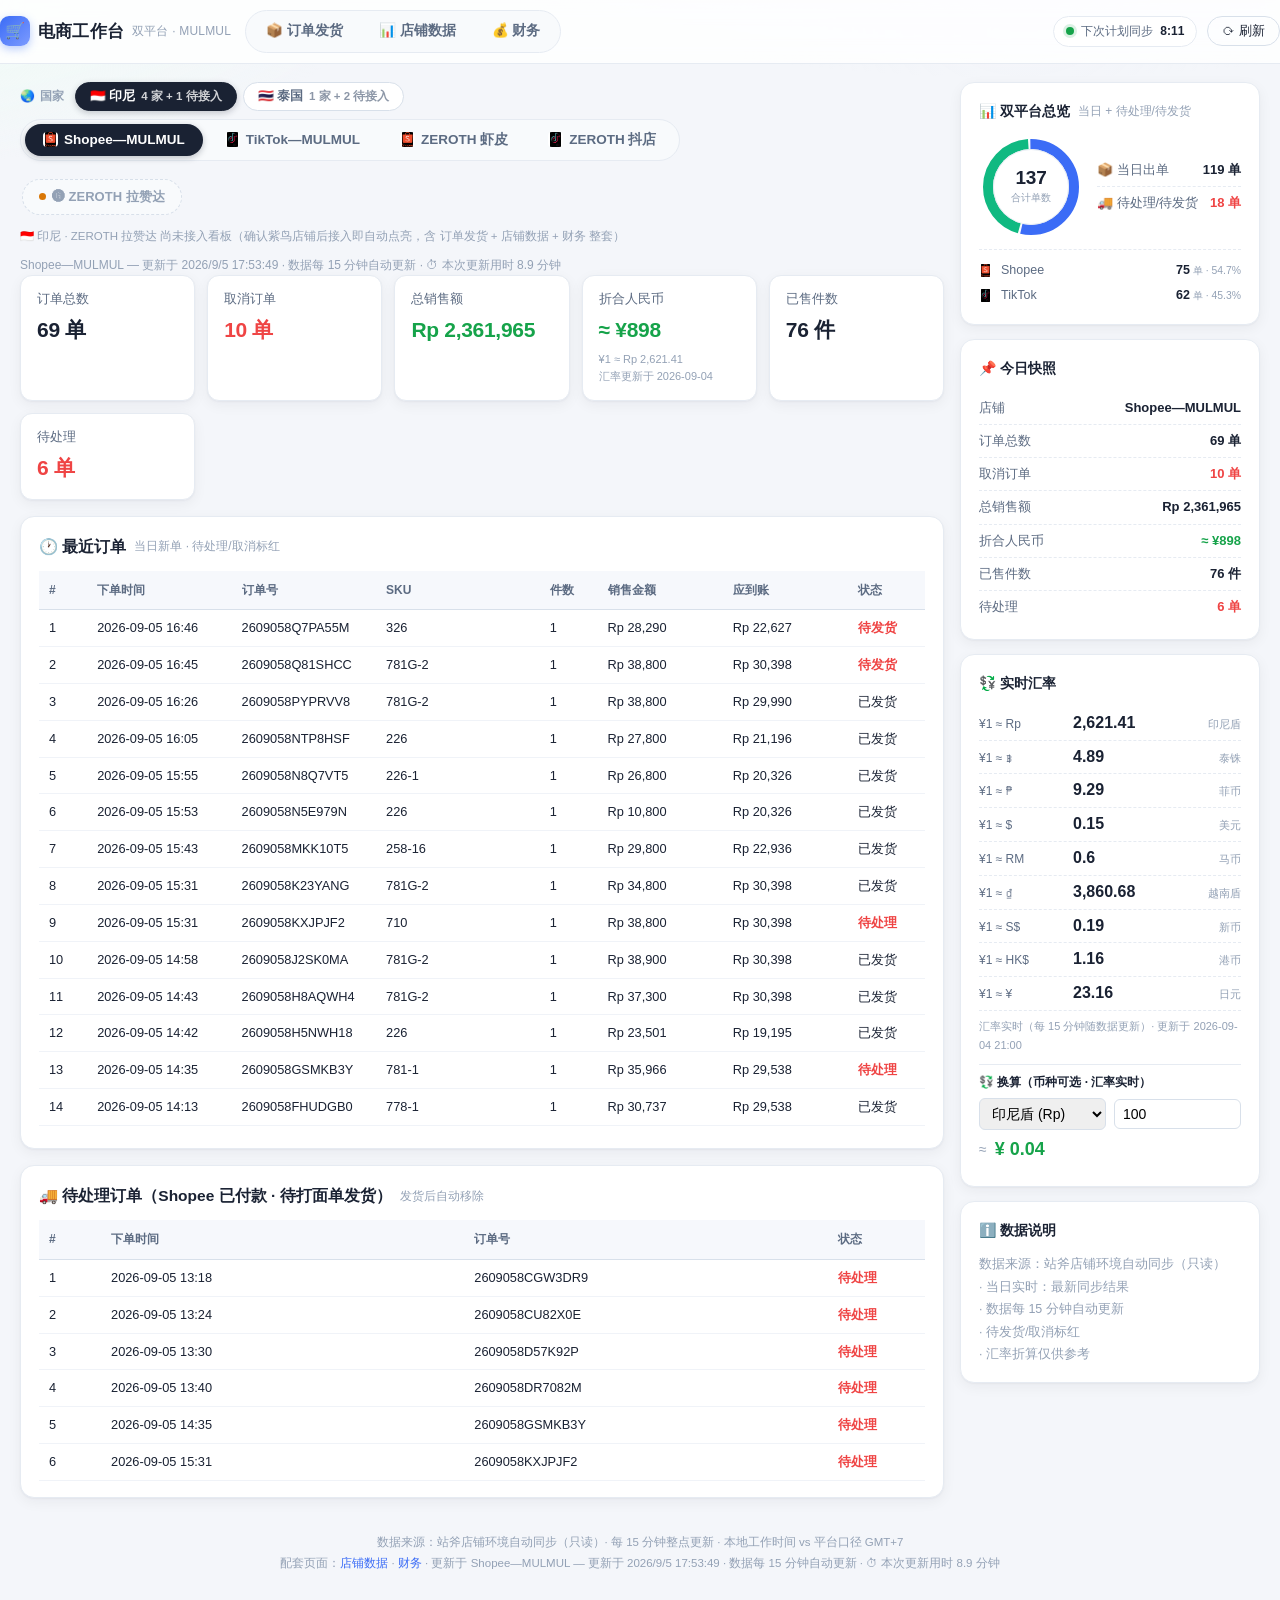
==== commit 3ce0a7b2: "auto update index.html 2026/9/5 18:03:26" ====
--- a/index.html
+++ b/index.html
@@ -108,11 +108,11 @@
   <div class="main">
     <div class="cty-row"><span class="cty-lbl">🌏 国家</span><div class="cty-chips" id="ctyChips"></div></div>
     <div class="tabs">
-      <button class="tab on" data-plat="shopee" onclick="switchTab('shopee')">Shopee—MULMUL</button>
-      <button class="tab" data-plat="tk" onclick="switchTab('tk')">TikTok—MULMUL</button>
-      <button class="tab" data-plat="zeroth" onclick="switchTab('zeroth')">🅖 ZEROTH 虾皮</button>
-      <button class="tab" data-plat="zeroth-tk" onclick="switchTab('zeroth-tk')">🅖 ZEROTH 抖店</button>
-      <button class="tab" data-plat="thsp" onclick="switchTab('thsp')" style="display:none">🅖 ZEROTH 泰国虾皮</button>
+      <button class="tab on" data-plat="shopee" onclick="switchTab('shopee')"><img class="plogo" src="assets/logo-shopee.png" alt="Shopee">Shopee—MULMUL</button>
+      <button class="tab" data-plat="tk" onclick="switchTab('tk')"><img class="plogo" src="assets/logo-tk.png" alt="TikTok">TikTok—MULMUL</button>
+      <button class="tab" data-plat="zeroth" onclick="switchTab('zeroth')"><img class="plogo" src="assets/logo-shopee.png" alt="Shopee">ZEROTH 虾皮</button>
+      <button class="tab" data-plat="zeroth-tk" onclick="switchTab('zeroth-tk')"><img class="plogo" src="assets/logo-tk.png" alt="TikTok">ZEROTH 抖店</button>
+      <button class="tab" data-plat="thsp" onclick="switchTab('thsp')" style="display:none"><img class="plogo" src="assets/logo-shopee.png" alt="Shopee">ZEROTH 泰国虾皮</button>
     </div>
     <div id="ctyGhost"></div>
     <div class="upd" id="upd"></div>
@@ -304,7 +304,8 @@
   var sName = storeNameOf(plat, d);
   var syncTxt = d.syncMinutes != null ? ' · ⏱ 本次更新用时 ' + d.syncMinutes + ' 分钟' : '';
   var tabEl = document.querySelector('.tab[data-plat="' + plat + '"]');
-  if (tabEl && plat !== 'zeroth' && plat !== 'zeroth-tk' && plat !== 'thsp') tabEl.textContent = sName;  // ZEROTH tab 保持短名
+  // MULMUL 店名标签随数据刷新, 保持平台 logo; ZEROTH 标签保持静态短名(自带 logo)
+  if (tabEl && plat !== 'zeroth' && plat !== 'zeroth-tk' && plat !== 'thsp') tabEl.innerHTML = (plat === 'shopee' ? '<img class="plogo" src="assets/logo-shopee.png" alt="Shopee">' : plat === 'tk' ? '<img class="plogo" src="assets/logo-tk.png" alt="TikTok">' : '') + esc(sName);
   document.getElementById('upd').textContent = sName + ' — 更新于 ' + (d.generatedAt || '') + ' · 数据每 15 分钟自动更新' + syncTxt;
   document.getElementById('sideSnapshot').innerHTML =
     '<div class="snap-row"><span class="k">店铺</span><span class="v">' + esc(sName) + '</span></div>' +
@@ -499,7 +500,7 @@
     var v = x.today + x.toship;
     var p = tot ? (v / tot * 100) : 0;
     return '<div class="ov-lg" title="当日 ' + x.today + ' 单 · 未发货 ' + x.toship + ' 单">' +
-      '<i style="background:' + x.color + '"></i>' + x.name +
+      (window.platLogo ? window.platLogo(x.name) : '') + x.name +
       '<span class="sp"><b>' + v + '</b><small> 单 · ' + p.toFixed(1) + '%</small></span></div>';
   }).join('');
   box.innerHTML = '<div class="ov-flex">' +
--- a/assets/style.css
+++ b/assets/style.css
@@ -154,3 +154,10 @@
   .card .v { font-size: 18px; }
 }
 @media (prefers-reduced-motion: reduce) { * { animation: none !important; transition: none !important; } }
+
+/* ---------- 平台 Logo ---------- */
+.plogo { width: 15px; height: 15px; border-radius: 4px; object-fit: contain; vertical-align: -3px; margin-right: 5px; background: #fff; display: inline-block; }
+.tab .plogo, .cty .plogo, .lg .plogo { margin-right: 6px; }
+button .plogo, a .plogo, .ov-lg .plogo { pointer-events: none; }
+.ov-lg .plogo { width: 13px; height: 13px; margin-right: 2px; border-radius: 3px; }
+.plogo.lg { width: 17px; height: 17px; }
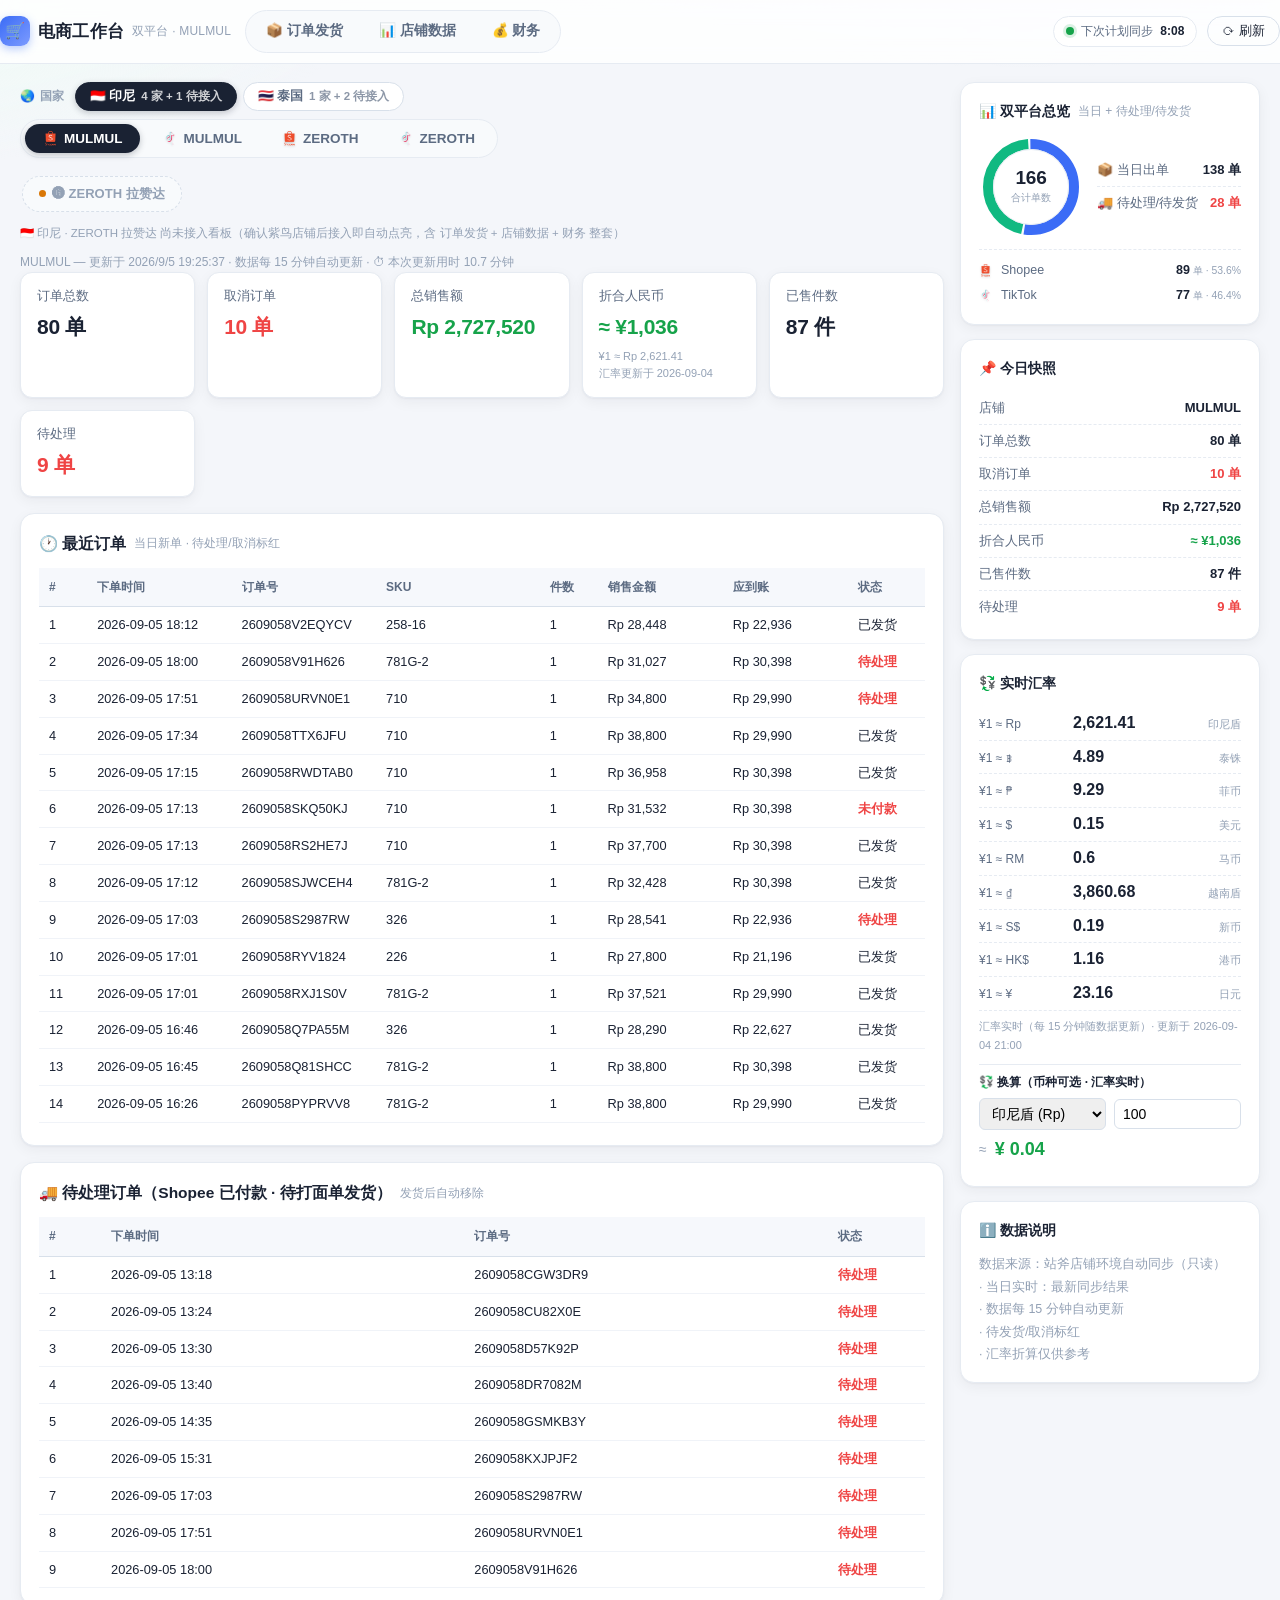
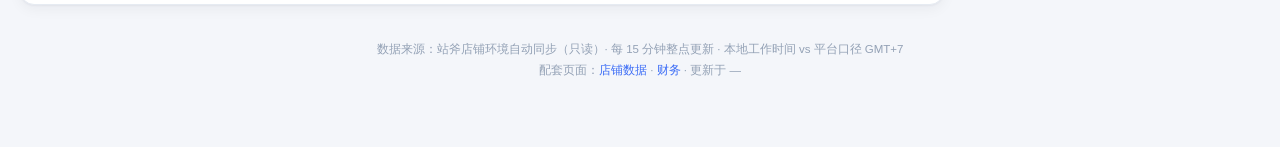
==== commit 7be92f71: "auto update index.html 2026/9/5 20:07:31" ====
--- a/index.html
+++ b/index.html
@@ -108,11 +108,11 @@
   <div class="main">
     <div class="cty-row"><span class="cty-lbl">🌏 国家</span><div class="cty-chips" id="ctyChips"></div></div>
     <div class="tabs">
-      <button class="tab on" data-plat="shopee" onclick="switchTab('shopee')"><img class="plogo" src="assets/logo-shopee.png" alt="Shopee">Shopee—MULMUL</button>
-      <button class="tab" data-plat="tk" onclick="switchTab('tk')"><img class="plogo" src="assets/logo-tk.png" alt="TikTok">TikTok—MULMUL</button>
-      <button class="tab" data-plat="zeroth" onclick="switchTab('zeroth')"><img class="plogo" src="assets/logo-shopee.png" alt="Shopee">ZEROTH 虾皮</button>
-      <button class="tab" data-plat="zeroth-tk" onclick="switchTab('zeroth-tk')"><img class="plogo" src="assets/logo-tk.png" alt="TikTok">ZEROTH 抖店</button>
-      <button class="tab" data-plat="thsp" onclick="switchTab('thsp')" style="display:none"><img class="plogo" src="assets/logo-shopee.png" alt="Shopee">ZEROTH 泰国虾皮</button>
+      <button class="tab on" data-plat="shopee" onclick="switchTab('shopee')"><img class="plogo" src="assets/logo-shopee.png" alt="Shopee">MULMUL</button>
+      <button class="tab" data-plat="tk" onclick="switchTab('tk')"><img class="plogo" src="assets/logo-tk.png" alt="TikTok">MULMUL</button>
+      <button class="tab" data-plat="zeroth" onclick="switchTab('zeroth')"><img class="plogo" src="assets/logo-shopee.png" alt="Shopee">ZEROTH</button>
+      <button class="tab" data-plat="zeroth-tk" onclick="switchTab('zeroth-tk')"><img class="plogo" src="assets/logo-tk.png" alt="TikTok">ZEROTH</button>
+      <button class="tab" data-plat="thsp" onclick="switchTab('thsp')" style="display:none"><img class="plogo" src="assets/logo-shopee.png" alt="Shopee">ZEROTH·泰</button>
     </div>
     <div id="ctyGhost"></div>
     <div class="upd" id="upd"></div>
@@ -188,7 +188,7 @@
   return m[s] || s;
 }
 function isBad(s) { return BAD.indexOf(String(s)) >= 0; }
-var PLAT_NAME = { shopee: 'Shopee—MULMUL', tk: 'TikTok—MULMUL', thsp: 'ZEROTH 泰国虾皮' };
+var PLAT_NAME = { shopee: 'MULMUL', tk: 'MULMUL', thsp: 'ZEROTH·泰' };
 // ===== 店铺国家母分组(与 _site/stores.json 保持一致; 新店只改这里 = 母分组配置) =====
 var CTY_LIST = [
   { name: '印尼', emoji: '🇮🇩', note: 'Shopee .co.id · TikTok Shop .tokopedia.com · Lazada 印尼', stores: [
@@ -302,13 +302,14 @@
   var curFx = fxItem(fx, cc);
   var cny = fx && c.amountLocal != null && curFx ? c.amountLocal * curFx.cnyPer : null;
   var sName = storeNameOf(plat, d);
+  var disp = (window.storeBrand ? window.storeBrand(sName) : sName); // 显示只留品牌名(平台由 logo 表示)
   var syncTxt = d.syncMinutes != null ? ' · ⏱ 本次更新用时 ' + d.syncMinutes + ' 分钟' : '';
   var tabEl = document.querySelector('.tab[data-plat="' + plat + '"]');
   // MULMUL 店名标签随数据刷新, 保持平台 logo; ZEROTH 标签保持静态短名(自带 logo)
-  if (tabEl && plat !== 'zeroth' && plat !== 'zeroth-tk' && plat !== 'thsp') tabEl.innerHTML = (plat === 'shopee' ? '<img class="plogo" src="assets/logo-shopee.png" alt="Shopee">' : plat === 'tk' ? '<img class="plogo" src="assets/logo-tk.png" alt="TikTok">' : '') + esc(sName);
-  document.getElementById('upd').textContent = sName + ' — 更新于 ' + (d.generatedAt || '') + ' · 数据每 15 分钟自动更新' + syncTxt;
+  if (tabEl && plat !== 'zeroth' && plat !== 'zeroth-tk' && plat !== 'thsp') tabEl.innerHTML = (plat === 'shopee' ? '<img class="plogo" src="assets/logo-shopee.png" alt="Shopee">' : plat === 'tk' ? '<img class="plogo" src="assets/logo-tk.png" alt="TikTok">' : '') + esc(disp);
+  document.getElementById('upd').textContent = disp + ' — 更新于 ' + (d.generatedAt || '') + ' · 数据每 15 分钟自动更新' + syncTxt;
   document.getElementById('sideSnapshot').innerHTML =
-    '<div class="snap-row"><span class="k">店铺</span><span class="v">' + esc(sName) + '</span></div>' +
+    '<div class="snap-row"><span class="k">店铺</span><span class="v">' + esc(disp) + '</span></div>' +
     '<div class="snap-row"><span class="k">订单总数</span><span class="v">' + (c.count || 0) + ' 单</span></div>' +
     '<div class="snap-row"><span class="k">取消订单</span><span class="v' + (cancelled ? ' red' : '') + '">' + cancelled + ' 单</span></div>' +
     '<div class="snap-row"><span class="k">总销售额</span><span class="v">' + fmtM(c.amountLocal, cc) + '</span></div>' +
--- a/assets/style.css
+++ b/assets/style.css
@@ -156,7 +156,7 @@
 @media (prefers-reduced-motion: reduce) { * { animation: none !important; transition: none !important; } }
 
 /* ---------- 平台 Logo ---------- */
-.plogo { width: 15px; height: 15px; border-radius: 4px; object-fit: contain; vertical-align: -3px; margin-right: 5px; background: #fff; display: inline-block; }
+.plogo { width: 15px; height: 15px; border-radius: 2px; object-fit: contain; vertical-align: -3px; margin-right: 5px; background: transparent; display: inline-block; filter: drop-shadow(0 1px 1px rgba(0,0,0,.22)); }
 .tab .plogo, .cty .plogo, .lg .plogo { margin-right: 6px; }
 button .plogo, a .plogo, .ov-lg .plogo { pointer-events: none; }
 .ov-lg .plogo { width: 13px; height: 13px; margin-right: 2px; border-radius: 3px; }
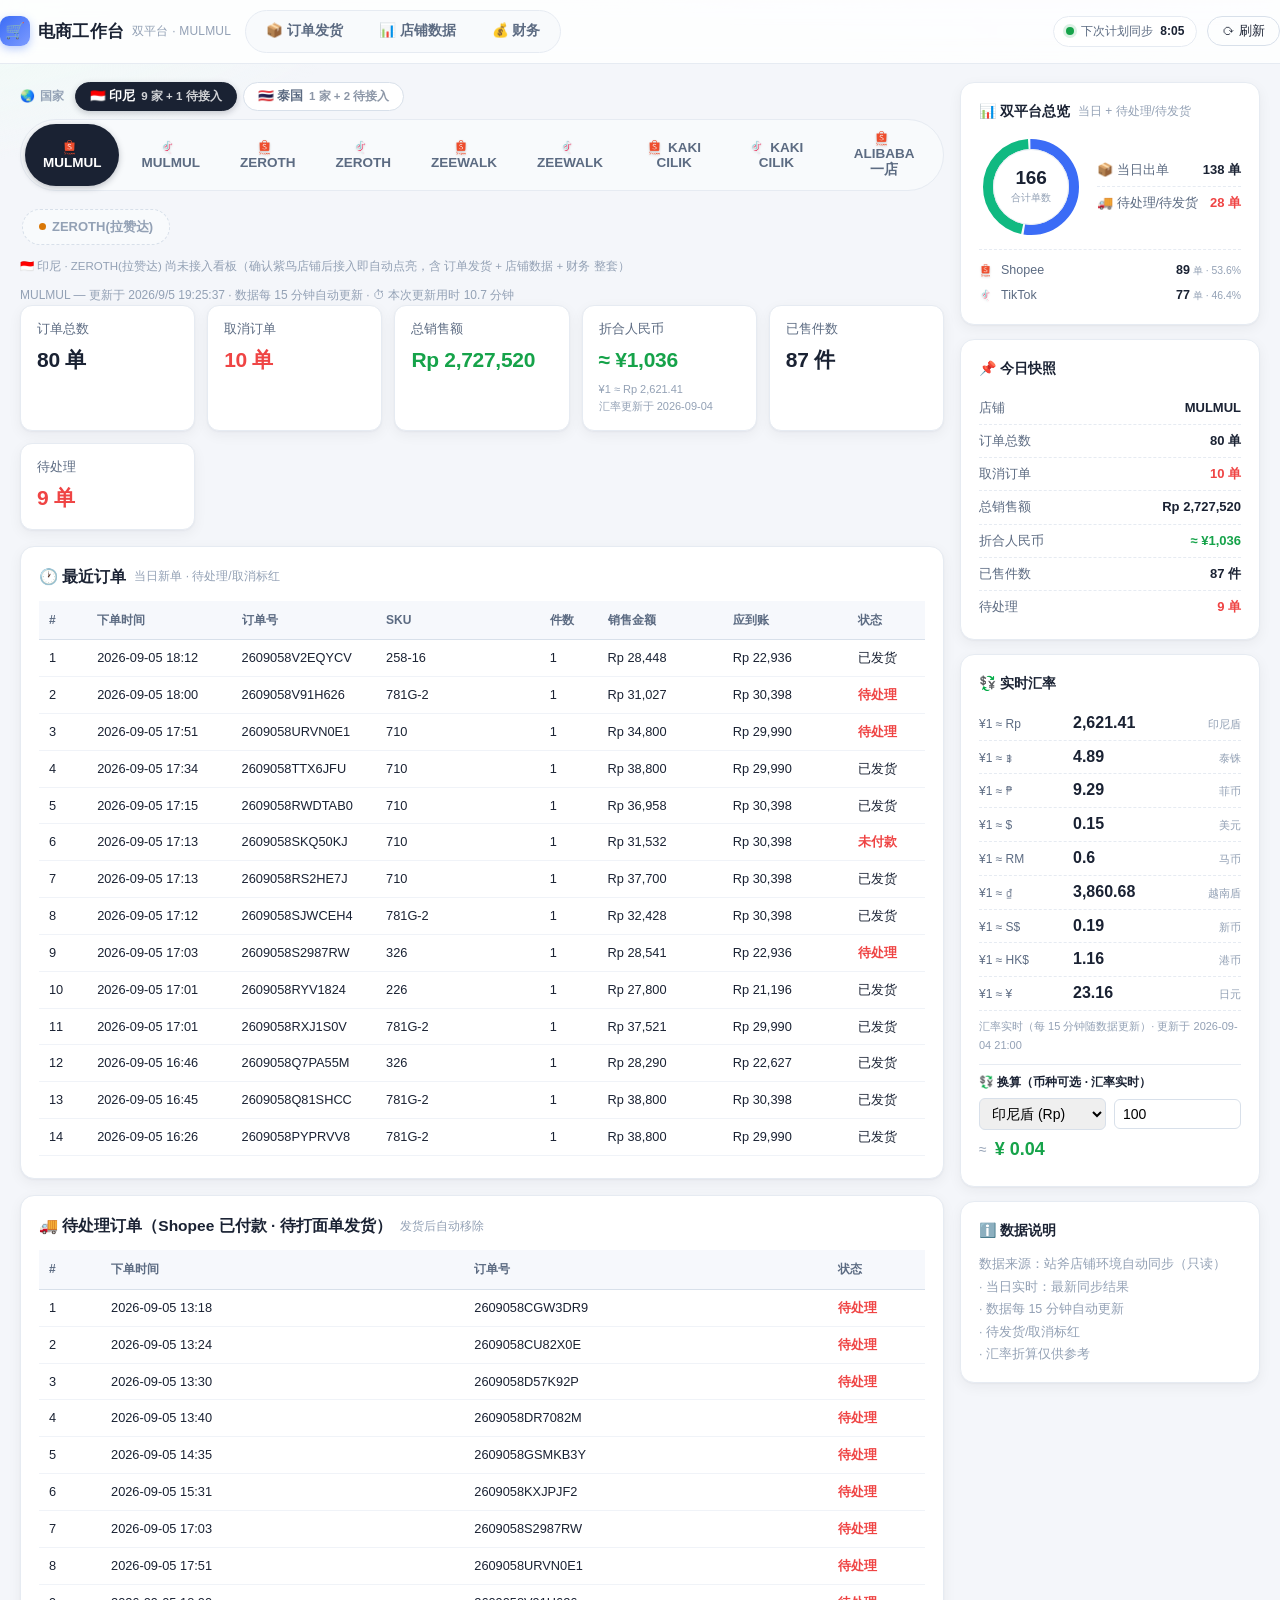
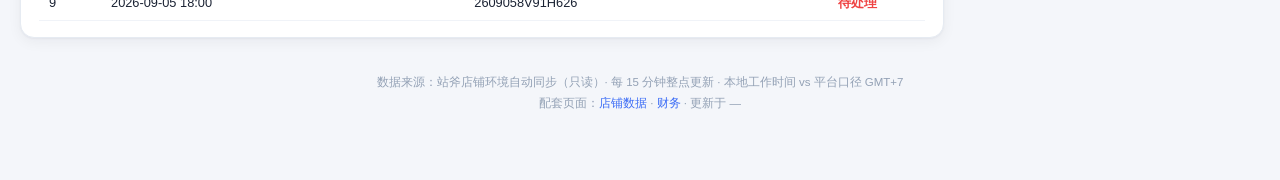
==== commit 5375580f: "auto update index.html 2026/9/5 20:15:00" ====
--- a/index.html
+++ b/index.html
@@ -189,19 +189,26 @@
 }
 function isBad(s) { return BAD.indexOf(String(s)) >= 0; }
 var PLAT_NAME = { shopee: 'MULMUL', tk: 'MULMUL', thsp: 'ZEROTH·泰' };
+var FILE_MAP = { 'zw-sp': 'st_zeewalk_shopee.json', 'zw-tk': 'st_zeewalk_tk.json', 'kk-sp': 'st_kaki_shopee.json', 'kk-tk': 'st_kaki_tk.json', 'al1-sp': 'st_al1_shopee.json' };
+var PLK = { shopee: 'shopee', tk: 'tk', zeroth: 'shopee', 'zeroth-tk': 'tk', thsp: 'shopee', 'zw-sp': 'shopee', 'zw-tk': 'tk', 'kk-sp': 'shopee', 'kk-tk': 'tk', 'al1-sp': 'shopee' };
 // ===== 店铺国家母分组(与 _site/stores.json 保持一致; 新店只改这里 = 母分组配置) =====
 var CTY_LIST = [
   { name: '印尼', emoji: '🇮🇩', note: 'Shopee .co.id · TikTok Shop .tokopedia.com · Lazada 印尼', stores: [
-    { key: 'shopee', plat: 'shopee', brand: 'MULMUL', label: 'Shopee—MULMUL', live: true },
-    { key: 'tk', plat: 'tk', brand: 'MULMUL', label: 'TikTok—MULMUL', live: true },
-    { key: 'zeroth', plat: 'zeroth', brand: 'ZEROTH', label: '🅖 ZEROTH 虾皮', live: true },
-    { key: 'zeroth-tk', plat: 'zeroth-tk', brand: 'ZEROTH', label: '🅖 ZEROTH 抖店', live: true },
-    { key: 'zt-lzd-id', plat: null, brand: 'ZEROTH', label: '🅖 ZEROTH 拉赞达', live: false }
+    { key: 'shopee', plat: 'shopee', brand: 'MULMUL', label: 'MULMUL', live: true },
+    { key: 'tk', plat: 'tk', brand: 'MULMUL', label: 'MULMUL', live: true },
+    { key: 'zeroth', plat: 'zeroth', brand: 'ZEROTH', label: 'ZEROTH', live: true },
+    { key: 'zeroth-tk', plat: 'zeroth-tk', brand: 'ZEROTH', label: 'ZEROTH', live: true },
+    { key: 'zw-sp', plat: 'zw-sp', brand: 'ZEEWALK', label: 'ZEEWALK', live: true },
+    { key: 'zw-tk', plat: 'zw-tk', brand: 'ZEEWALK', label: 'ZEEWALK', live: true },
+    { key: 'kk-sp', plat: 'kk-sp', brand: 'KAKI CILIK', label: 'KAKI CILIK', live: true },
+    { key: 'kk-tk', plat: 'kk-tk', brand: 'KAKI CILIK', label: 'KAKI CILIK', live: true },
+    { key: 'al1-sp', plat: 'al1-sp', brand: 'ALIBABA', alias: '一店', label: 'ALIBABA一店', live: true },
+    { key: 'zt-lzd-id', plat: null, brand: 'ZEROTH', label: 'ZEROTH(拉赞达)', live: false }
   ]},
   { name: '泰国', emoji: '🇹🇭', note: 'Shopee .co.th · TikTok Shop 泰国 · Lazada 泰国', stores: [
-    { key: 'zt-sp', plat: 'thsp', brand: 'ZEROTH', label: '🅖 ZEROTH 泰国虾皮', live: true },
-    { key: 'zt-tk', plat: null, brand: 'ZEROTH', label: '🅖 ZEROTH 抖店', live: false },
-    { key: 'zt-lzd', plat: null, brand: 'ZEROTH', label: '🅖 ZEROTH 拉赞达', live: false }
+    { key: 'zt-sp', plat: 'thsp', brand: 'ZEROTH', label: 'ZEROTH·泰', live: true },
+    { key: 'zt-tk', plat: null, brand: 'ZEROTH', label: 'ZEROTH(抖店)', live: false },
+    { key: 'zt-lzd', plat: null, brand: 'ZEROTH', label: 'ZEROTH(拉赞达)', live: false }
   ]}
 ];
 var curCty = CTY_LIST[0].name;
@@ -253,6 +260,33 @@
   }
 }
 function initCty() { buildCtyBar(); setCty(curCty); }
+// 动态补齐 live 店的标签与面板(新增店只需 CTY_LIST+FILE_MAP, 不用改静态 HTML)
+function ensureLiveUI() {
+  var tabsEl = document.querySelector('.tabs'), mainEl = document.querySelector('.main');
+  if (!tabsEl || !mainEl) return;
+  CTY_LIST.forEach(function (c) {
+    c.stores.forEach(function (st) {
+      if (!st.live || !st.plat) return;
+      if (!document.querySelector('.tab[data-plat="' + st.plat + '"]')) {
+        var b = document.createElement('button');
+        b.type = 'button'; b.className = 'tab'; b.style.display = 'none';
+        b.setAttribute('data-plat', st.plat);
+        b.setAttribute('onclick', "switchTab('" + st.plat + "')");
+        var lk = PLK[st.plat];
+        b.innerHTML = (lk ? '<img class="plogo" src="assets/logo-' + lk + '.png" alt="">' : '') + esc(st.label || st.key);
+        tabsEl.appendChild(b);
+      }
+      if (!document.getElementById('state-' + st.plat)) {
+        var w = document.createElement('div');
+        w.id = 'state-' + st.plat; w.className = 'state';
+        w.innerHTML = '<div class="cards" id="cards-' + st.plat + '"></div>' +
+          '<div class="panel"><h2>🕐 最近订单（' + esc(st.label || st.key) + '） <span class="tag">当日新单 · 状态标红</span></h2><div id="recentOrders-' + st.plat + '"></div></div>' +
+          '<div class="panel"><h2>🚚 待处理订单（' + esc(st.label || st.key) + '） <span class="tag">发货后自动移除</span></h2><div id="toshipOrders-' + st.plat + '"></div></div>';
+        mainEl.appendChild(w);
+      }
+    });
+  });
+}
 var cache = {};
 function fmtRp(n) { return n == null ? '—' : 'Rp ' + Math.round(n).toLocaleString('en-US'); }
 function fmtM(n, cc) { cc = cc || 'IDR'; return n == null ? '—' : (cc === 'THB' ? '฿' : cc === 'IDR' ? 'Rp ' : cc + ' ') + Math.round(n).toLocaleString('en-US'); }
@@ -306,7 +340,7 @@
   var syncTxt = d.syncMinutes != null ? ' · ⏱ 本次更新用时 ' + d.syncMinutes + ' 分钟' : '';
   var tabEl = document.querySelector('.tab[data-plat="' + plat + '"]');
   // MULMUL 店名标签随数据刷新, 保持平台 logo; ZEROTH 标签保持静态短名(自带 logo)
-  if (tabEl && plat !== 'zeroth' && plat !== 'zeroth-tk' && plat !== 'thsp') tabEl.innerHTML = (plat === 'shopee' ? '<img class="plogo" src="assets/logo-shopee.png" alt="Shopee">' : plat === 'tk' ? '<img class="plogo" src="assets/logo-tk.png" alt="TikTok">' : '') + esc(disp);
+  if (tabEl && (plat === 'shopee' || plat === 'tk')) tabEl.innerHTML = (plat === 'shopee' ? '<img class="plogo" src="assets/logo-shopee.png" alt="Shopee">' : '<img class="plogo" src="assets/logo-tk.png" alt="TikTok">') + esc(disp);
   document.getElementById('upd').textContent = disp + ' — 更新于 ' + (d.generatedAt || '') + ' · 数据每 15 分钟自动更新' + syncTxt;
   document.getElementById('sideSnapshot').innerHTML =
     '<div class="snap-row"><span class="k">店铺</span><span class="v">' + esc(disp) + '</span></div>' +
@@ -381,7 +415,7 @@
     : '<div class="empty">🎉 暂无待处理订单（全部已打面单发货）</div>';
 }
 function load(plat) {
-  var url = plat === 'tk' ? 'tk.json' : plat === 'zeroth' ? 'zeroth_shopee.json' : plat === 'zeroth-tk' ? 'zeroth_tk.json' : plat === 'thsp' ? 'zeroth_th_shopee.json' : 'data.json';
+  var url = plat === 'tk' ? 'tk.json' : plat === 'zeroth' ? 'zeroth_shopee.json' : plat === 'zeroth-tk' ? 'zeroth_tk.json' : plat === 'thsp' ? 'zeroth_th_shopee.json' : (FILE_MAP[plat] || 'data.json');
   if (cache[plat]) { render(plat, cache[plat]); return; }
   fetch(url + '?t=' + Date.now()).then(function (r) { return r.json(); }).then(function (d) {
     cache[plat] = d; render(plat, d);
@@ -513,6 +547,7 @@
     '</div></div><div class="ov-legend">' + legend + '</div>';
 }
 // 每 5 分钟自动刷新
+ensureLiveUI();
 initCty();
 loadOverview();
 setInterval(function () {
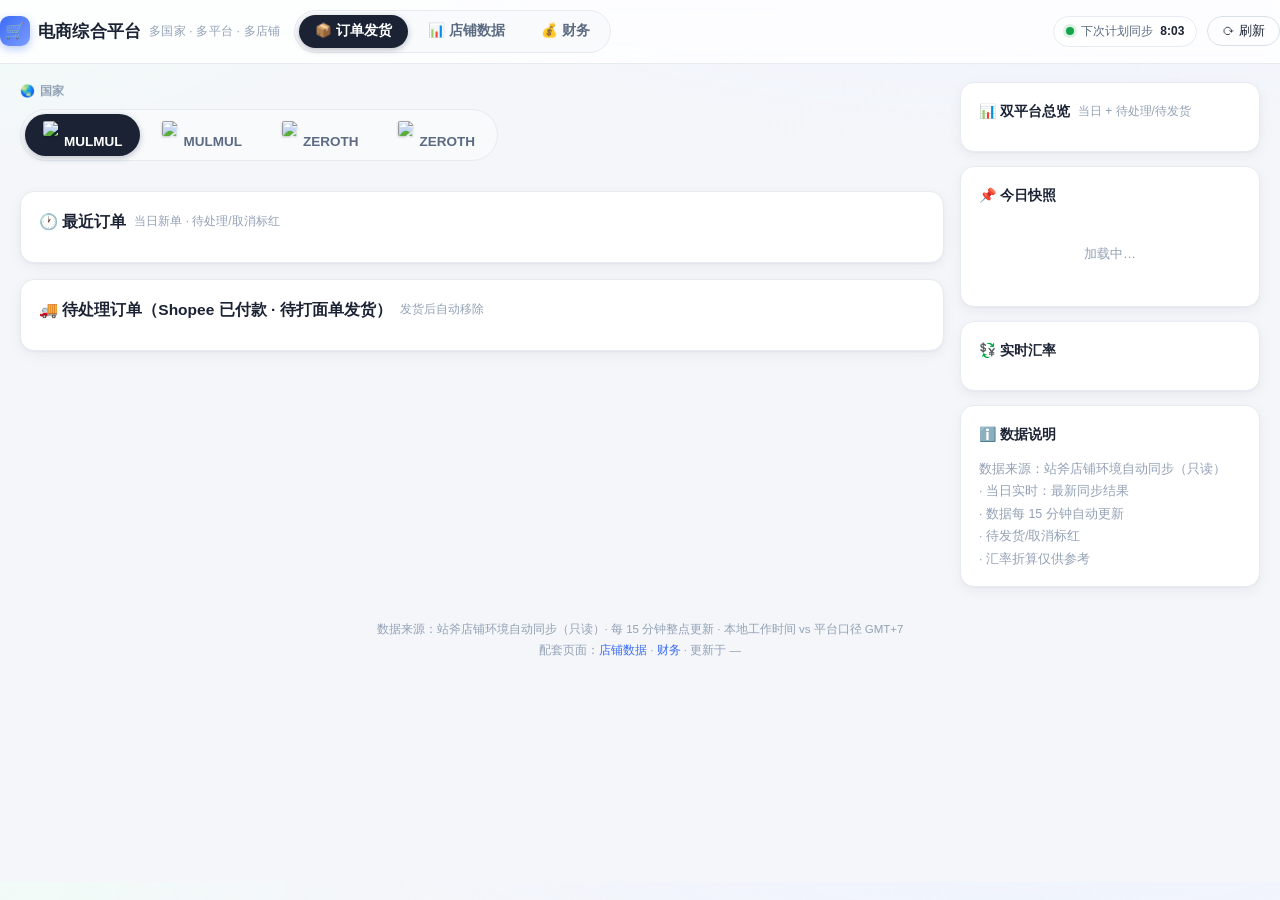
==== commit caaf4bdb: "auto update index.html 2026/9/7 11:12:18" ====
--- a/index.html
+++ b/index.html
@@ -1,6 +1,6 @@
 <!DOCTYPE html>
 <html lang="zh-CN">
-<head>
+<head><title>订单发货 · 电商综合平台</title>
 <meta charset="utf-8">
 <meta name="theme-color" content="#3b6cf6">
 <link rel="icon" href="data:image/svg+xml,<svg xmlns='http://www.w3.org/2000/svg' viewBox='0 0 100 100'><text y='.9em' font-size='90'>🛒</text></svg>">
@@ -89,12 +89,15 @@
   .ghost-note { font-size: 11.5px; color: var(--text-3); margin: 0 0 10px; line-height: 1.65; }
   @media (max-width: 1100px) { .layout { flex-direction: column; } .side { width: 100%; position: static; } }
 </style>
+<meta name="viewport" content="width=device-width, initial-scale=1">
+<link rel="stylesheet" href="assets/unified.css">
+<script src="assets/scope.js"></script>
 </head>
 <body>
 <header class="topbar"><div class="topbar-in">
-  <div class="brand"><span class="logo">🛒</span>电商工作台 <small>双平台 · MULMUL</small></div>
+  <div class="brand"><span class="logo">🛒</span>电商综合平台 <small>多国家 · 多平台 · 多店铺</small></div>
   <nav class="areanav">
-    <a class="an" href="index.html">📦 订单发货</a>
+    <a class="an on" href="index.html">📦 订单发货</a>
     <a class="an" href="store.html">📊 店铺数据</a>
     <a class="an" href="finance.html">💰 财务</a>
   </nav>
@@ -103,16 +106,16 @@
     <button class="btn ghost" onclick="refreshNow()">⟳ 刷新</button>
   </div>
 </div></header>
-<div class="wrap">
+<div class="wrap"><div id="scopeBar"></div>
 <div class="layout">
   <div class="main">
     <div class="cty-row"><span class="cty-lbl">🌏 国家</span><div class="cty-chips" id="ctyChips"></div></div>
     <div class="tabs">
-      <button class="tab on" data-plat="shopee" onclick="switchTab('shopee')"><img class="plogo" src="assets/logo-shopee.png" alt="Shopee">MULMUL</button>
-      <button class="tab" data-plat="tk" onclick="switchTab('tk')"><img class="plogo" src="assets/logo-tk.png" alt="TikTok">MULMUL</button>
-      <button class="tab" data-plat="zeroth" onclick="switchTab('zeroth')"><img class="plogo" src="assets/logo-shopee.png" alt="Shopee">ZEROTH</button>
-      <button class="tab" data-plat="zeroth-tk" onclick="switchTab('zeroth-tk')"><img class="plogo" src="assets/logo-tk.png" alt="TikTok">ZEROTH</button>
-      <button class="tab" data-plat="thsp" onclick="switchTab('thsp')" style="display:none"><img class="plogo" src="assets/logo-shopee.png" alt="Shopee">ZEROTH·泰</button>
+      <button class="tab on" data-plat="shopee" onclick="switchTab('shopee')"><img class="plogo" src="assets/logo-shopee.svg" alt="Shopee">MULMUL</button>
+      <button class="tab" data-plat="tk" onclick="switchTab('tk')"><img class="plogo" src="assets/logo-tk.svg" alt="TikTok">MULMUL</button>
+      <button class="tab" data-plat="zeroth" onclick="switchTab('zeroth')"><img class="plogo" src="assets/logo-shopee.svg" alt="Shopee">ZEROTH</button>
+      <button class="tab" data-plat="zeroth-tk" onclick="switchTab('zeroth-tk')"><img class="plogo" src="assets/logo-tk.svg" alt="TikTok">ZEROTH</button>
+      <button class="tab" data-plat="thsp" onclick="switchTab('thsp')" style="display:none"><img class="plogo" src="assets/logo-shopee.svg" alt="Shopee">ZEROTH·泰</button>
     </div>
     <div id="ctyGhost"></div>
     <div class="upd" id="upd"></div>
@@ -192,99 +195,36 @@
 var FILE_MAP = { 'zw-sp': 'st_zeewalk_shopee.json', 'zw-tk': 'st_zeewalk_tk.json', 'kk-sp': 'st_kaki_shopee.json', 'kk-tk': 'st_kaki_tk.json', 'al1-sp': 'st_al1_shopee.json' };
 var PLK = { shopee: 'shopee', tk: 'tk', zeroth: 'shopee', 'zeroth-tk': 'tk', thsp: 'shopee', 'zw-sp': 'shopee', 'zw-tk': 'tk', 'kk-sp': 'shopee', 'kk-tk': 'tk', 'al1-sp': 'shopee' };
 // ===== 店铺国家母分组(与 _site/stores.json 保持一致; 新店只改这里 = 母分组配置) =====
-var CTY_LIST = [
-  { name: '印尼', emoji: '🇮🇩', note: 'Shopee .co.id · TikTok Shop .tokopedia.com · Lazada 印尼', stores: [
-    { key: 'shopee', plat: 'shopee', brand: 'MULMUL', label: 'MULMUL', live: true },
-    { key: 'tk', plat: 'tk', brand: 'MULMUL', label: 'MULMUL', live: true },
-    { key: 'zeroth', plat: 'zeroth', brand: 'ZEROTH', label: 'ZEROTH', live: true },
-    { key: 'zeroth-tk', plat: 'zeroth-tk', brand: 'ZEROTH', label: 'ZEROTH', live: true },
-    { key: 'zw-sp', plat: 'zw-sp', brand: 'ZEEWALK', label: 'ZEEWALK', live: true },
-    { key: 'zw-tk', plat: 'zw-tk', brand: 'ZEEWALK', label: 'ZEEWALK', live: true },
-    { key: 'kk-sp', plat: 'kk-sp', brand: 'KAKI CILIK', label: 'KAKI CILIK', live: true },
-    { key: 'kk-tk', plat: 'kk-tk', brand: 'KAKI CILIK', label: 'KAKI CILIK', live: true },
-    { key: 'al1-sp', plat: 'al1-sp', brand: 'ALIBABA', alias: '一店', label: 'ALIBABA一店', live: true },
-    { key: 'zt-lzd-id', plat: null, brand: 'ZEROTH', label: 'ZEROTH(拉赞达)', live: false }
-  ]},
-  { name: '泰国', emoji: '🇹🇭', note: 'Shopee .co.th · TikTok Shop 泰国 · Lazada 泰国', stores: [
-    { key: 'zt-sp', plat: 'thsp', brand: 'ZEROTH', label: 'ZEROTH·泰', live: true },
-    { key: 'zt-tk', plat: null, brand: 'ZEROTH', label: 'ZEROTH(抖店)', live: false },
-    { key: 'zt-lzd', plat: null, brand: 'ZEROTH', label: 'ZEROTH(拉赞达)', live: false }
-  ]}
-];
-var curCty = CTY_LIST[0].name;
-function esc2(s) { return String(s).replace(/[&<>"']/g, function (c) { return { '&': '&amp;', '<': '&lt;', '>': '&gt;', '"': '&quot;', "'": '&#39;' }[c]; }); }
-function ctyOf(plat) { for (var i = 0; i < CTY_LIST.length; i++) for (var j = 0; j < CTY_LIST[i].stores.length; j++) if (CTY_LIST[i].stores[j].plat === plat) return CTY_LIST[i].name; return null; }
-function buildCtyBar() {
-  var box = document.getElementById('ctyChips');
-  if (!box) return;
-  box.innerHTML = CTY_LIST.map(function (c) {
-    var live = c.stores.filter(function (s) { return s.live; }).length;
-    var pend = c.stores.length - live;
-    var cnt = (live ? live + ' 家' : '') + (pend ? (live ? ' + ' : '') + pend + ' 待接入' : '');
-    return '<button class="cty' + (c.name === curCty ? ' on' : '') + '" data-cty="' + esc2(c.name) + '" onclick="setCty(\'' + esc2(c.name) + '\')">' + c.emoji + ' ' + esc2(c.name) + (cnt ? ' <small>' + esc2(cnt) + '</small>' : '') + '</button>';
-  }).join('');
-}
-function setCty(name) {
-  curCty = name;
-  var c = null;
-  for (var i = 0; i < CTY_LIST.length; i++) if (CTY_LIST[i].name === name) { c = CTY_LIST[i]; break; }
-  if (!c) return;
-  // 选中态
-  var chips = document.querySelectorAll('#ctyChips .cty');
-  for (var k = 0; k < chips.length; k++) chips[k].classList.toggle('on', chips[k].getAttribute('data-cty') === name);
-  var liveKeys = c.stores.filter(function (s) { return s.live; }).map(function (s) { return s.plat; });
-  // 显示/隐藏真实店铺标签(该国家的点亮, 其他隐藏)
-  var tabs = document.querySelectorAll('.tabs .tab');
-  for (var t = 0; t < tabs.length; t++) {
-    var show = liveKeys.indexOf(tabs[t].getAttribute('data-plat')) >= 0;
-    tabs[t].style.display = show ? '' : 'none';
-    if (!show && tabs[t].classList.contains('on')) tabs[t].classList.remove('on');
-  }
-  document.querySelector('.tabs').style.display = liveKeys.length ? '' : 'none';
-  // 该国家下"待接入"店铺的占位 chips
-  var pending = c.stores.filter(function (s) { return !s.live; });
-  var ghost = document.getElementById('ctyGhost');
-  if (pending.length) {
-    ghost.innerHTML =
-      '<div class="ghost-tabs">' + pending.map(function (s) {
-        return '<span class="ghostchip"><span class="dot"></span>' + esc2(s.label) + '</span>';
-      }).join('') + '</div>' +
-      '<div class="ghost-note">' + c.emoji + ' ' + esc2(c.name) + ' · ' + pending.map(function (s) { return esc2(s.label.replace('🅖 ', '')); }).join('、') + ' 尚未接入看板（确认紫鸟店铺后接入即自动点亮，含 订单发货 + 店铺数据 + 财务 整套）</div>';
-    ghost.style.display = '';
-  } else { ghost.style.display = 'none'; ghost.innerHTML = ''; }
-  // 切到第一个已接入店铺
-  if (liveKeys.length) { switchTab(liveKeys[0]); }
-  else {
-    for (var s2 = 0; s2 < document.querySelectorAll('.state').length; s2++) document.querySelectorAll('.state')[s2].classList.remove('on');
-    document.getElementById('upd').textContent = c.emoji + ' ' + c.name + ' — 店铺待接入（同步器注册后自动点亮）';
-  }
-}
-function initCty() { buildCtyBar(); setCty(curCty); }
-// 动态补齐 live 店的标签与面板(新增店只需 CTY_LIST+FILE_MAP, 不用改静态 HTML)
+var CTY_LIST = [], curCty = '', activeOrder = null;
+function ctyOf(key) { return ShopScope.find(key)?.country; }
 function ensureLiveUI() {
-  var tabsEl = document.querySelector('.tabs'), mainEl = document.querySelector('.main');
-  if (!tabsEl || !mainEl) return;
-  CTY_LIST.forEach(function (c) {
-    c.stores.forEach(function (st) {
-      if (!st.live || !st.plat) return;
-      if (!document.querySelector('.tab[data-plat="' + st.plat + '"]')) {
-        var b = document.createElement('button');
-        b.type = 'button'; b.className = 'tab'; b.style.display = 'none';
-        b.setAttribute('data-plat', st.plat);
-        b.setAttribute('onclick', "switchTab('" + st.plat + "')");
-        var lk = PLK[st.plat];
-        b.innerHTML = (lk ? '<img class="plogo" src="assets/logo-' + lk + '.png" alt="">' : '') + esc(st.label || st.key);
-        tabsEl.appendChild(b);
-      }
-      if (!document.getElementById('state-' + st.plat)) {
-        var w = document.createElement('div');
-        w.id = 'state-' + st.plat; w.className = 'state';
-        w.innerHTML = '<div class="cards" id="cards-' + st.plat + '"></div>' +
-          '<div class="panel"><h2>🕐 最近订单（' + esc(st.label || st.key) + '） <span class="tag">当日新单 · 状态标红</span></h2><div id="recentOrders-' + st.plat + '"></div></div>' +
-          '<div class="panel"><h2>🚚 待处理订单（' + esc(st.label || st.key) + '） <span class="tag">发货后自动移除</span></h2><div id="toshipOrders-' + st.plat + '"></div></div>';
-        mainEl.appendChild(w);
-      }
-    });
+  document.querySelector('.main > .cty-row').classList.add('scope-legacy');
+  document.querySelector('.tabs').classList.add('scope-legacy');
+  document.getElementById('ctyGhost').classList.add('scope-legacy');
+  ShopScope.stores.forEach(st => {
+    FILE_MAP[st.key] = st.file; PLAT_NAME[st.key] = st.name;
+    if (!document.getElementById('state-' + st.key)) {
+      const w = document.createElement('div'); w.id = 'state-' + st.key; w.className = 'state';
+      w.innerHTML = '<div class="cards" id="cards-' + st.key + '"></div><div class="panel"><h2>最近订单</h2><div id="recentOrders-' + st.key + '"></div></div><div class="panel"><h2>待处理订单</h2><div id="toshipOrders-' + st.key + '"></div></div>';
+      document.querySelector('.main').append(w);
+    }
+  });
+}
+function initCty() {
+  ShopScope.mount(document.getElementById('scopeBar'), (state, shop) => {
+    curCty = state.country; activeOrder = shop?.key;
+    document.querySelectorAll('.state').forEach(el => el.classList.remove('on'));
+    document.getElementById('sideSnapshot').innerHTML = '<div class="empty">暂无店铺数据</div>';
+    document.getElementById('rateBox').innerHTML = '<div class="empty">等待汇率数据</div>';
+    document.getElementById('upd').textContent = '';
+    if (!shop) return;
+    const panel = document.getElementById('state-' + shop.key); panel.classList.add('on');
+    if (!shop.live || !shop.file) {
+      document.getElementById('cards-' + shop.key).innerHTML = '';
+      document.getElementById('recentOrders-' + shop.key).innerHTML = '<div class="empty">该店铺订单待接入</div>';
+      document.getElementById('toshipOrders-' + shop.key).innerHTML = '<div class="empty">暂无已同步数据</div>'; return;
+    }
+    load(shop.key);
   });
 }
 var cache = {};
@@ -340,7 +280,7 @@
   var syncTxt = d.syncMinutes != null ? ' · ⏱ 本次更新用时 ' + d.syncMinutes + ' 分钟' : '';
   var tabEl = document.querySelector('.tab[data-plat="' + plat + '"]');
   // MULMUL 店名标签随数据刷新, 保持平台 logo; ZEROTH 标签保持静态短名(自带 logo)
-  if (tabEl && (plat === 'shopee' || plat === 'tk')) tabEl.innerHTML = (plat === 'shopee' ? '<img class="plogo" src="assets/logo-shopee.png" alt="Shopee">' : '<img class="plogo" src="assets/logo-tk.png" alt="TikTok">') + esc(disp);
+  if (tabEl && (plat === 'shopee' || plat === 'tk')) tabEl.innerHTML = (plat === 'shopee' ? '<img class="plogo" src="assets/logo-shopee.svg" alt="Shopee">' : '<img class="plogo" src="assets/logo-tk.svg" alt="TikTok">') + esc(disp);
   document.getElementById('upd').textContent = disp + ' — 更新于 ' + (d.generatedAt || '') + ' · 数据每 15 分钟自动更新' + syncTxt;
   document.getElementById('sideSnapshot').innerHTML =
     '<div class="snap-row"><span class="k">店铺</span><span class="v">' + esc(disp) + '</span></div>' +
@@ -415,11 +355,11 @@
     : '<div class="empty">🎉 暂无待处理订单（全部已打面单发货）</div>';
 }
 function load(plat) {
-  var url = plat === 'tk' ? 'tk.json' : plat === 'zeroth' ? 'zeroth_shopee.json' : plat === 'zeroth-tk' ? 'zeroth_tk.json' : plat === 'thsp' ? 'zeroth_th_shopee.json' : (FILE_MAP[plat] || 'data.json');
+  var url = FILE_MAP[plat]; if (!url) return;
   if (cache[plat]) { render(plat, cache[plat]); return; }
-  fetch(url + '?t=' + Date.now()).then(function (r) { return r.json(); }).then(function (d) {
-    cache[plat] = d; render(plat, d);
-  }).catch(function () { document.getElementById('upd').textContent = '数据加载失败'; });
+  fetch(url + '?t=' + Date.now()).then(function (r) { if (!r.ok) throw Error("数据文件不可用"); return r.json(); }).then(function (d) {
+    cache[plat] = d; if (activeOrder === plat) render(plat, d);
+  }).catch(function () { if (activeOrder === plat) { document.getElementById('upd').textContent = '数据加载失败，请刷新重试'; document.getElementById('cards-' + plat).innerHTML = '<div class="empty">当前店铺数据暂不可用</div>'; } });
 }
 function switchTab(plat) {
   document.querySelectorAll('.tab').forEach(function (b) { b.classList.toggle('on', b.dataset.plat === plat); });
@@ -547,13 +487,10 @@
     '</div></div><div class="ov-legend">' + legend + '</div>';
 }
 // 每 5 分钟自动刷新
-ensureLiveUI();
-initCty();
-loadOverview();
+ShopScope.ready.then(() => { ensureLiveUI(); initCty(); }).catch(e => { document.getElementById('scopeBar').textContent = e.message; });
+document.getElementById('ovBody').closest('.panel').remove();
 setInterval(function () {
-  var cur = document.querySelector('.tab.on');
-  if (cur) { cache[cur.dataset.plat] = null; load(cur.dataset.plat); }
-  loadOverview();
+  if (activeOrder) { cache[activeOrder] = null; load(activeOrder); }
 }, 5 * 60 * 1000);
 </script>
 </body>
--- a/assets/style.css
+++ b/assets/style.css
@@ -161,3 +161,15 @@
 button .plogo, a .plogo, .ov-lg .plogo { pointer-events: none; }
 .ov-lg .plogo { width: 13px; height: 13px; margin-right: 2px; border-radius: 3px; }
 .plogo.lg { width: 17px; height: 17px; }
+
+/* 店铺选择条: 虾皮一排 / TikTok 一排, 排内按品牌首字母 A→Z */
+.shopline-box { margin: 2px 0 10px; display: flex; flex-direction: column; gap: 5px; }
+.shop-line { display: flex; flex-wrap: wrap; align-items: center; gap: 6px; }
+.shop-line .sl-t { display: inline-flex; align-items: center; gap: 5px; font-size: 12px; color: var(--text-3); font-weight: 750; min-width: 92px; flex-shrink: 0; }
+.shop-line .sl-t img { width: 13px; height: 13px; border-radius: 3px; }
+.spill2 { border: 1px solid var(--border-strong); background: var(--surface); color: var(--text-2); border-radius: 999px; padding: 3px 12px; font-size: 12.5px; font-weight: 650; cursor: pointer; font-family: inherit; display: inline-flex; align-items: center; gap: 5px; transition: all .15s; }
+.spill2:hover { border-color: var(--primary); color: var(--primary); }
+.spill2.on { background: var(--text); border-color: var(--text); color: #fff; }
+.spill2.pend { opacity: .45; cursor: not-allowed; }
+.spill2.pend:hover { border-color: var(--border-strong); color: var(--text-2); }
+.spill2 .n { font-size: 10.5px; opacity: .7; }
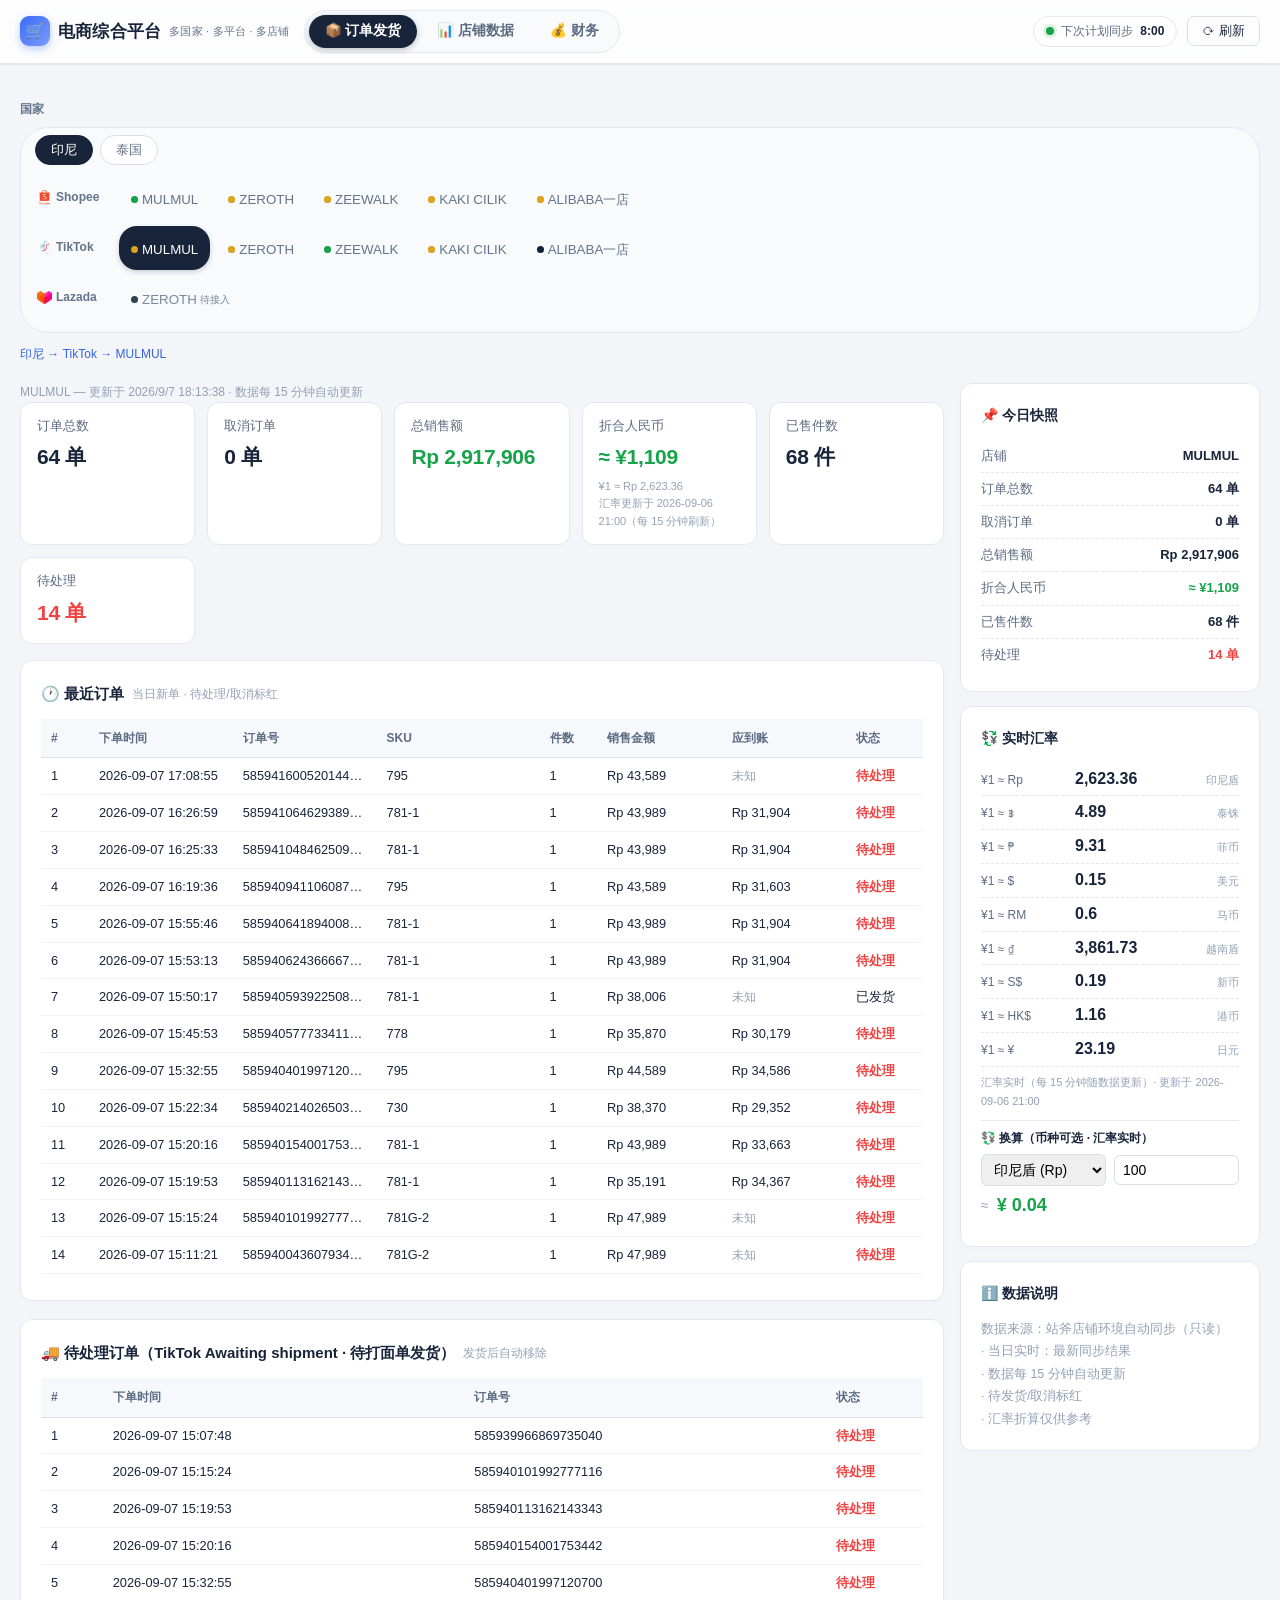
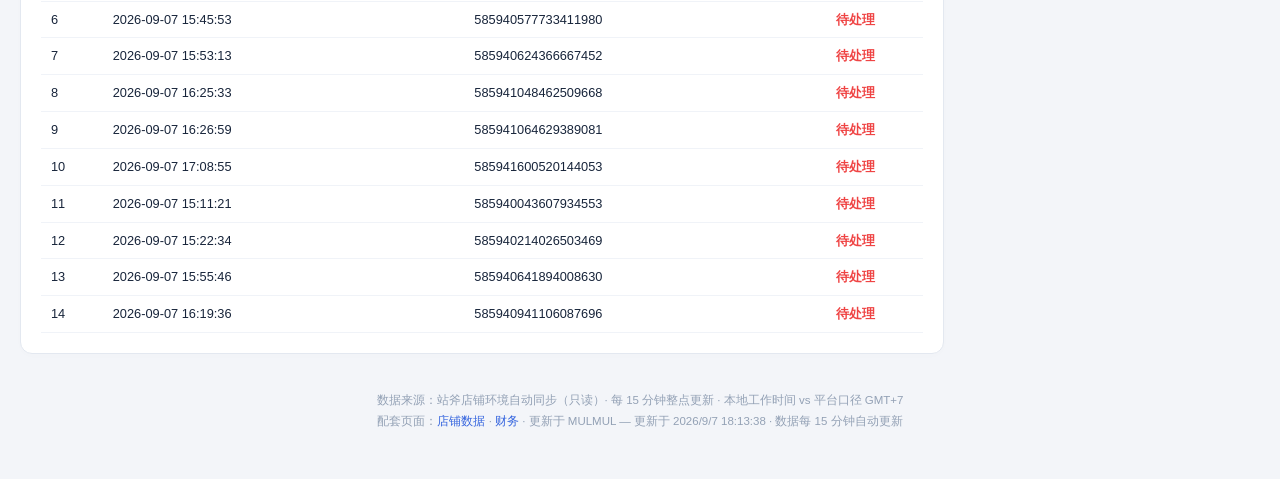
==== commit 285562d4: "auto update index.html 2026/9/7 21:02:35" ====
--- a/index.html
+++ b/index.html
@@ -179,6 +179,15 @@
 </script>
 <script>
 function esc(s) { return String(s === undefined || s === null ? '' : s).replace(/[&<>"']/g, function (c) { return { '&': '&amp;', '<': '&lt;', '>': '&gt;', '"': '&quot;', "'": '&#39;' }[c]; }); }
+// 把 UTC ISO(带 Z) 显示成本地时间(否则页面看到12:45那类UTC误导为早上)
+function utcLocal(s, withDate) {
+  if (!s) return '';
+  var d = new Date(/Z$/i.test(s) ? s : s.replace(' ', 'T') + '.000Z');
+  if (isNaN(d)) return String(s).replace('T', ' ').slice(0, 16);
+  var p = n => String(n).padStart(2, '0');
+  if (withDate) return d.getFullYear() + '-' + p(d.getMonth() + 1) + '-' + p(d.getDate()) + ' ' + p(d.getHours()) + ':' + p(d.getMinutes());
+  return p(d.getHours()) + ':' + p(d.getMinutes());
+}
 function fixedTable(cols, rowsHtml, cls) {
   if (!rowsHtml) return '<div class="empty">暂无数据</div>';
   return '<div class="' + cls + '"><div class="fhead"><table><thead><tr>' + cols.map(function (c) { return '<th>' + c + '</th>'; }).join('') + '</tr></thead></table></div>' +
@@ -296,7 +305,7 @@
     }).join('');
     document.getElementById('rateBox').innerHTML =
       chips +
-      '<div class="fx-note">汇率实时（每 15 分钟随数据更新）· 更新于 ' + esc(fx.updatedAt.replace('T', ' ').slice(0, 16)) + '</div>' +
+      '<div class="fx-note">汇率实时（每 15 分钟随数据更新）· 更新于 ' + esc(utcLocal(fx.updatedAt, true)) + '</div>' +
       '<div class="fx-calc"><div class="fxc-title">💱 换算（币种可选 · 汇率实时）</div>' +
       '<div class="fxc-row"><select id="fxFrom"></select><input id="fxAmount" type="number" placeholder="金额" value="100"></div>' +
       '<div class="fxc-row">≈ <b id="fxResult" class="fxr">—</b></div></div>';
@@ -320,7 +329,7 @@
   var cc = d.currency || 'IDR';
   var curFx = fxItem(fx, cc);
   var cny = fx && c.amountLocal != null && curFx ? c.amountLocal * curFx.cnyPer : null;
-  var fxNote = fx && fx.updatedAt ? '汇率更新于 ' + fx.updatedAt.slice(0, 10) : '';
+  var fxNote = fx && fx.updatedAt ? '汇率更新于 ' + utcLocal(fx.updatedAt, true) + '（每 15 分钟刷新）' : '';
   document.getElementById('cards-' + plat).innerHTML = [
     ['订单总数', (c.count || 0) + ' 单', ''],
     ['取消订单', cancelled + ' 单', cancelled ? 'red' : ''],
--- a/assets/unified.css
+++ b/assets/unified.css
@@ -0,0 +1,37 @@
+:root{--primary:#3464de;--bg:#f3f5f9;--border:#e3e8f0;--text:#17243a}
+body{background:var(--bg);font-family:Inter,"Segoe UI","Microsoft YaHei",sans-serif}
+*,*::before,*::after{box-sizing:border-box}
+.wrap,.topbar-in{width:100%}.layout,.main{max-width:100%;width:100%}
+.w8,.w4{overflow-x:auto}.w8 .fhead,.w8 .fbody{min-width:820px}.w4 .fhead,.w4 .fbody{min-width:500px}
+.topbar-in,.wrap{max-width:1500px;margin-left:auto;margin-right:auto}
+.topbar{box-shadow:0 1px 0 var(--border);margin:0 0 18px;padding:10px 20px;width:100%}
+.brand small{font-size:11px;color:#64748b}
+.page-intro{display:flex;align-items:center;justify-content:space-between;margin:4px 0 20px;gap:16px}
+.page-intro h1{font-size:25px;margin:0 0 6px;letter-spacing:-.5px}.page-intro p{margin:0;color:#718096;font-size:13px}
+.scope-panel{background:transparent;border:0;border-radius:0;padding:0 0 12px;margin-bottom:8px;box-shadow:none}
+.scope-title{font-size:12px;font-weight:700;margin-bottom:8px;color:#64748b}
+.scope-tree{background:#f8fafc;border:1px solid #e3e8f0;border-radius:28px;padding:7px 12px 9px;overflow-x:auto}
+.scope-country-row{display:flex;gap:7px;align-items:center;margin-bottom:8px;padding-left:2px}
+.scope-country{border:1px solid #d7dfeb;background:#fff;color:#64748b;border-radius:999px;padding:5px 15px;font:700 12px inherit;cursor:pointer}.scope-country.on{background:#17243a;border-color:#17243a;color:#fff}
+.scope-platform-row{display:flex;align-items:stretch;gap:10px;min-width:max-content;padding:3px 0}
+.scope-platform-name{width:76px;display:flex;align-items:center;color:#64748b;font-size:12px;font-weight:750;padding-left:4px}
+.scope-platform-logo{width:15px;height:15px;object-fit:contain;border-radius:3px;margin-right:4px;vertical-align:middle}
+.scope-shop-buttons{display:flex;gap:6px;align-items:stretch;flex-wrap:nowrap}
+.scope-shop{min-width:82px;min-height:44px;border:0;border-radius:18px;background:transparent;color:#64748b;padding:6px 12px 2px;font:700 12px/1.6 inherit;cursor:pointer;display:inline-flex;align-items:center;justify-content:center;white-space:nowrap;position:relative}.scope-shop span{display:inline}.scope-shop small{font-size:10px;font-weight:500;margin-left:3px}.scope-shop.all{min-width:58px;border:1px dashed #cbd5e1}
+.scope-dot{flex:none;display:inline-block;width:7px;height:7px;border-radius:50%;margin:0 4px 0 0;vertical-align:middle;box-shadow:inset 0 0 1px rgba(0,0,0,.25)}
+.scope-shop.on{background:#17243a;color:#fff;box-shadow:0 2px 5px #17243a33}.scope-shop.pending{opacity:.85}
+.scope-fields{display:grid;grid-template-columns:1fr 1fr 1.5fr;gap:16px}
+.scope-fields label{font-size:11px;color:#64748b;font-weight:600;display:flex;flex-direction:column;gap:7px}
+.scope-fields select{width:100%;min-width:0;height:42px;border:1px solid #dbe2ec;background:#f8fafc;color:#17243a;border-radius:8px;padding:0 12px;font:600 14px inherit;cursor:pointer}
+.scope-path{font-size:12px;color:#3464de;margin-top:12px}
+button:focus-visible,select:focus-visible,a:focus-visible{outline:3px solid #93b4ff;outline-offset:3px}
+.panel,.card{border-radius:12px;border:1px solid var(--border);box-shadow:0 2px 8px #23365a03}
+.panel{padding:20px;margin-bottom:18px}.panel h2{font-size:15px;line-height:1.7;flex-wrap:wrap}
+.cards{gap:12px}.card .v{font-variant-numeric:tabular-nums}
+.areanav .an{border-radius:8px}.btn,.spill2,.shop-mini{border-radius:7px}
+.shopline-box .shop-line{flex-wrap:wrap}.tblwrap{overflow-x:auto}
+.scope-legacy{display:none!important}
+.empty{padding:36px 20px;line-height:1.9;color:#718096}
+#shopGrp button.on{background:#eaf0ff;color:#2859ca;border-color:#b7cafa;box-shadow:none}
+.pf .sk{background:none;animation:none;color:#64748b!important;width:auto;height:auto;display:block}
+@media(max-width:760px){.scope-fields{grid-template-columns:1fr}.scope-panel{padding:16px}.wrap{padding:16px!important}.topbar-in{flex-wrap:wrap;gap:10px;padding:12px 16px}.brand{font-size:16px}.areanav{order:3;width:100%;justify-content:space-between}.page-intro h1{font-size:22px}.panel{padding:14px}.cards{grid-template-columns:repeat(2,minmax(0,1fr))!important}.scope-fields select{font-size:16px}}
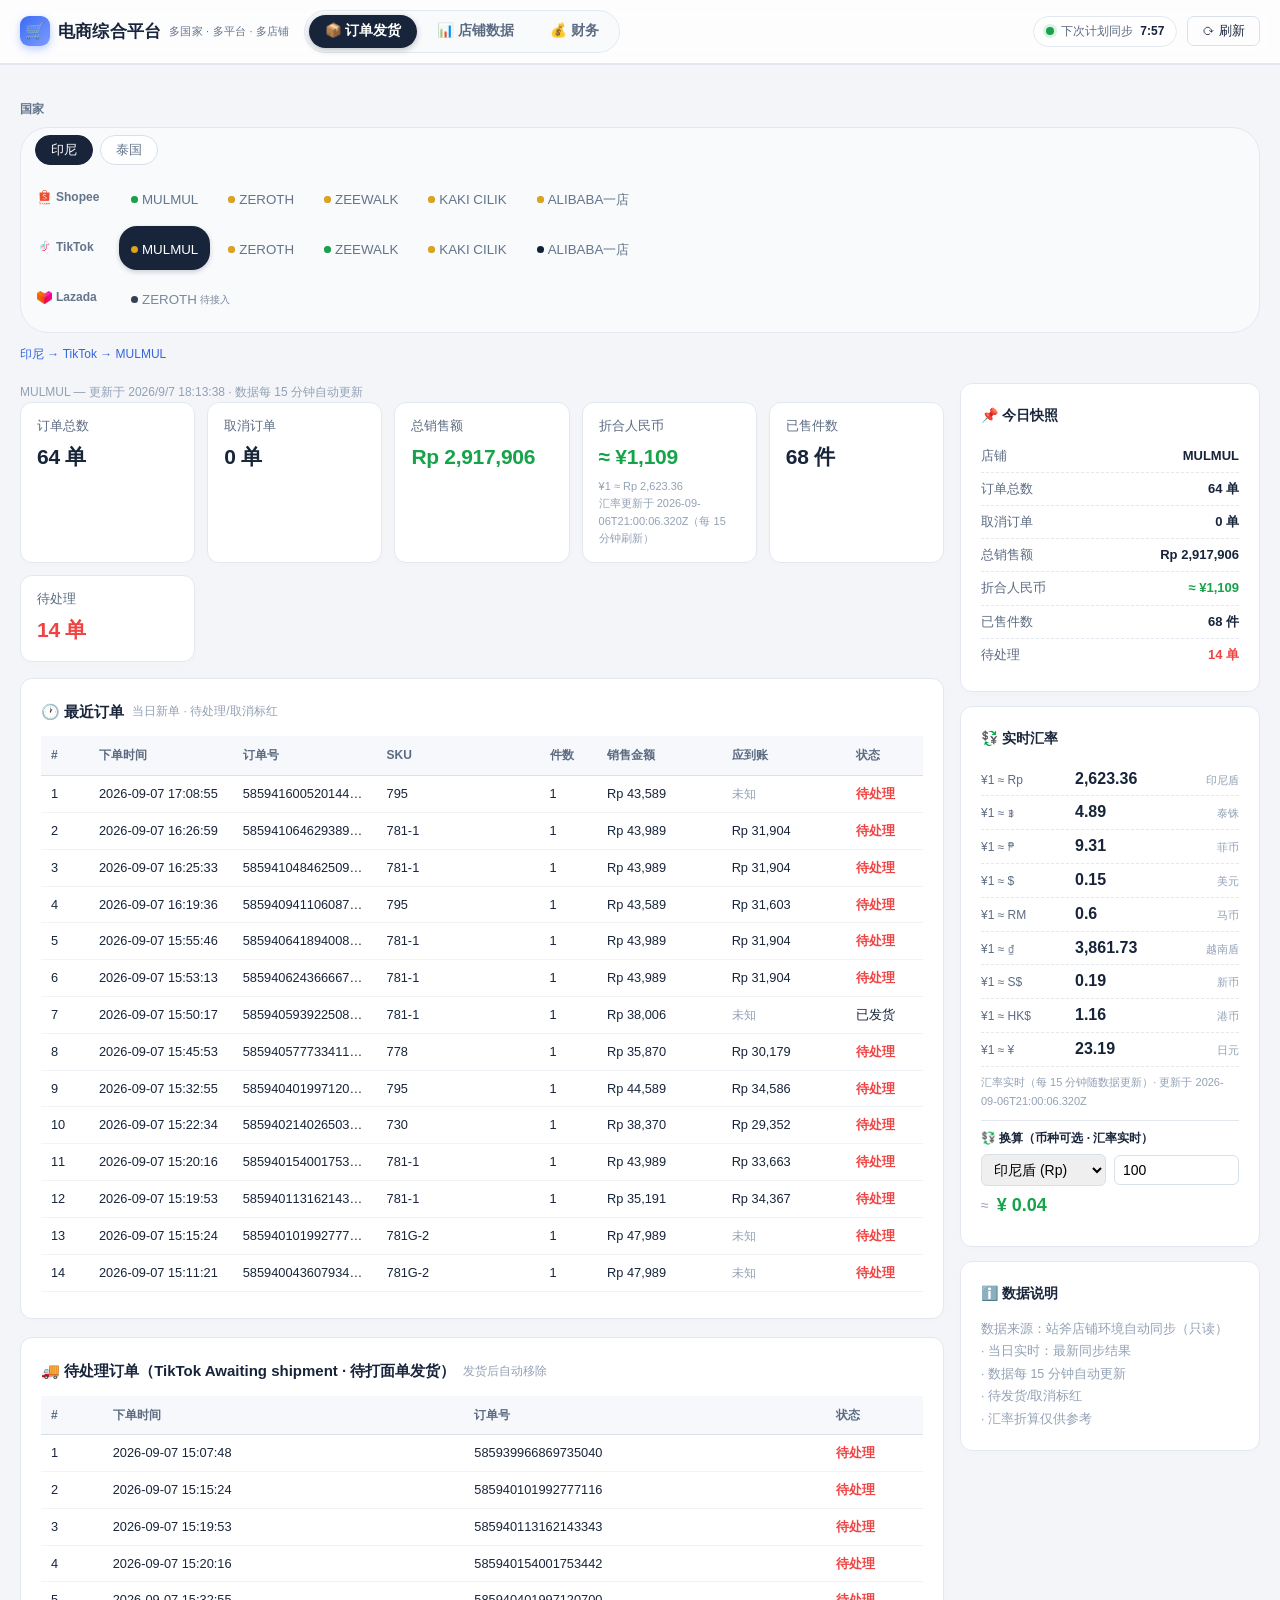
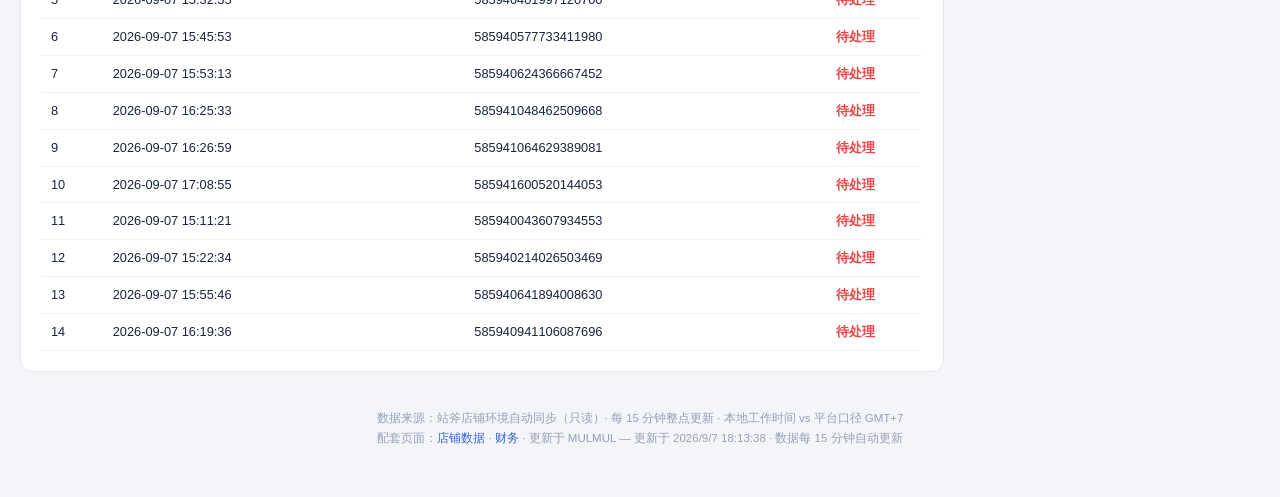
==== commit 8d4ad768: "auto update index.html 2026/9/7 21:04:53" ====
--- a/index.html
+++ b/index.html
@@ -305,7 +305,7 @@
     }).join('');
     document.getElementById('rateBox').innerHTML =
       chips +
-      '<div class="fx-note">汇率实时（每 15 分钟随数据更新）· 更新于 ' + esc(utcLocal(fx.updatedAt, true)) + '</div>' +
+      '<div class="fx-note">汇率实时（每 15 分钟随数据更新）· 更新于 ' + esc(fx.updatedAt || '') + '</div>' +
       '<div class="fx-calc"><div class="fxc-title">💱 换算（币种可选 · 汇率实时）</div>' +
       '<div class="fxc-row"><select id="fxFrom"></select><input id="fxAmount" type="number" placeholder="金额" value="100"></div>' +
       '<div class="fxc-row">≈ <b id="fxResult" class="fxr">—</b></div></div>';
@@ -329,7 +329,7 @@
   var cc = d.currency || 'IDR';
   var curFx = fxItem(fx, cc);
   var cny = fx && c.amountLocal != null && curFx ? c.amountLocal * curFx.cnyPer : null;
-  var fxNote = fx && fx.updatedAt ? '汇率更新于 ' + utcLocal(fx.updatedAt, true) + '（每 15 分钟刷新）' : '';
+  var fxNote = fx && fx.updatedAt ? '汇率更新于 ' + esc(fx.updatedAt) + '（每 15 分钟刷新）' : '';
   document.getElementById('cards-' + plat).innerHTML = [
     ['订单总数', (c.count || 0) + ' 单', ''],
     ['取消订单', cancelled + ' 单', cancelled ? 'red' : ''],
